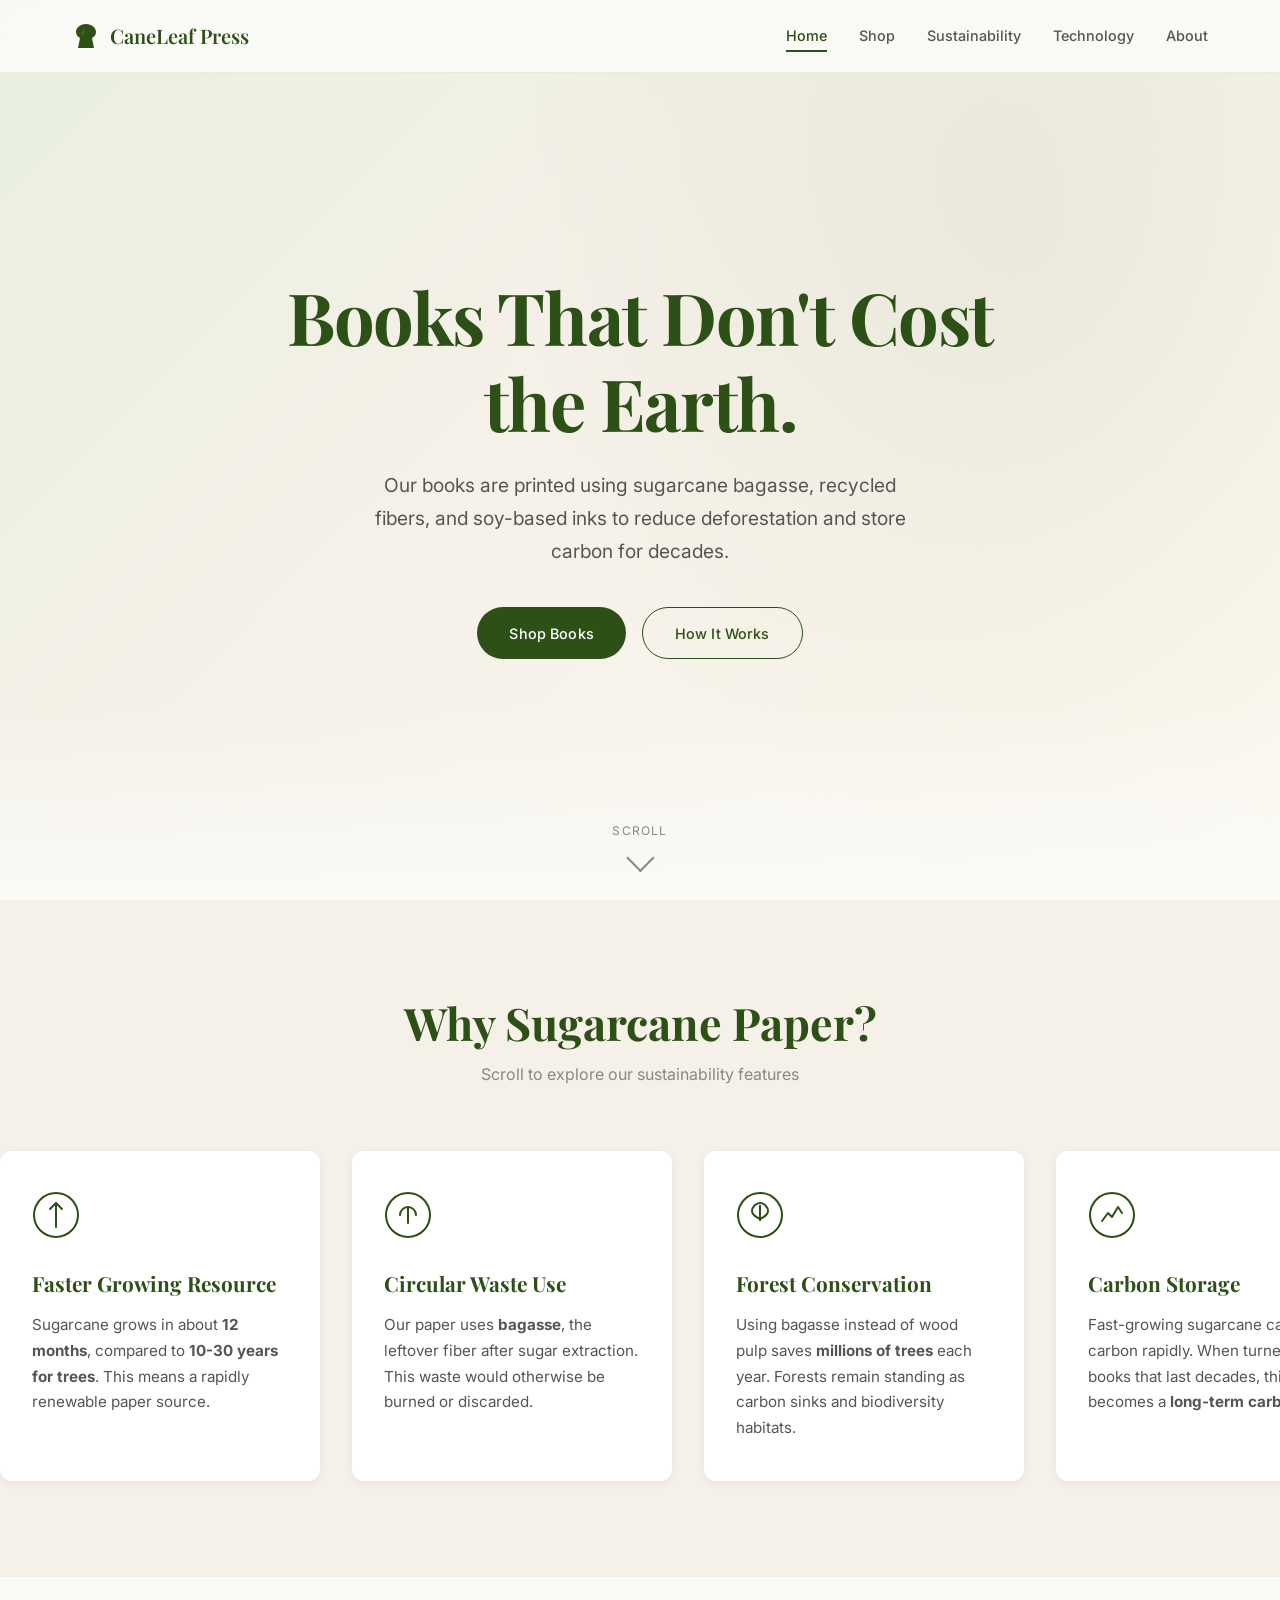
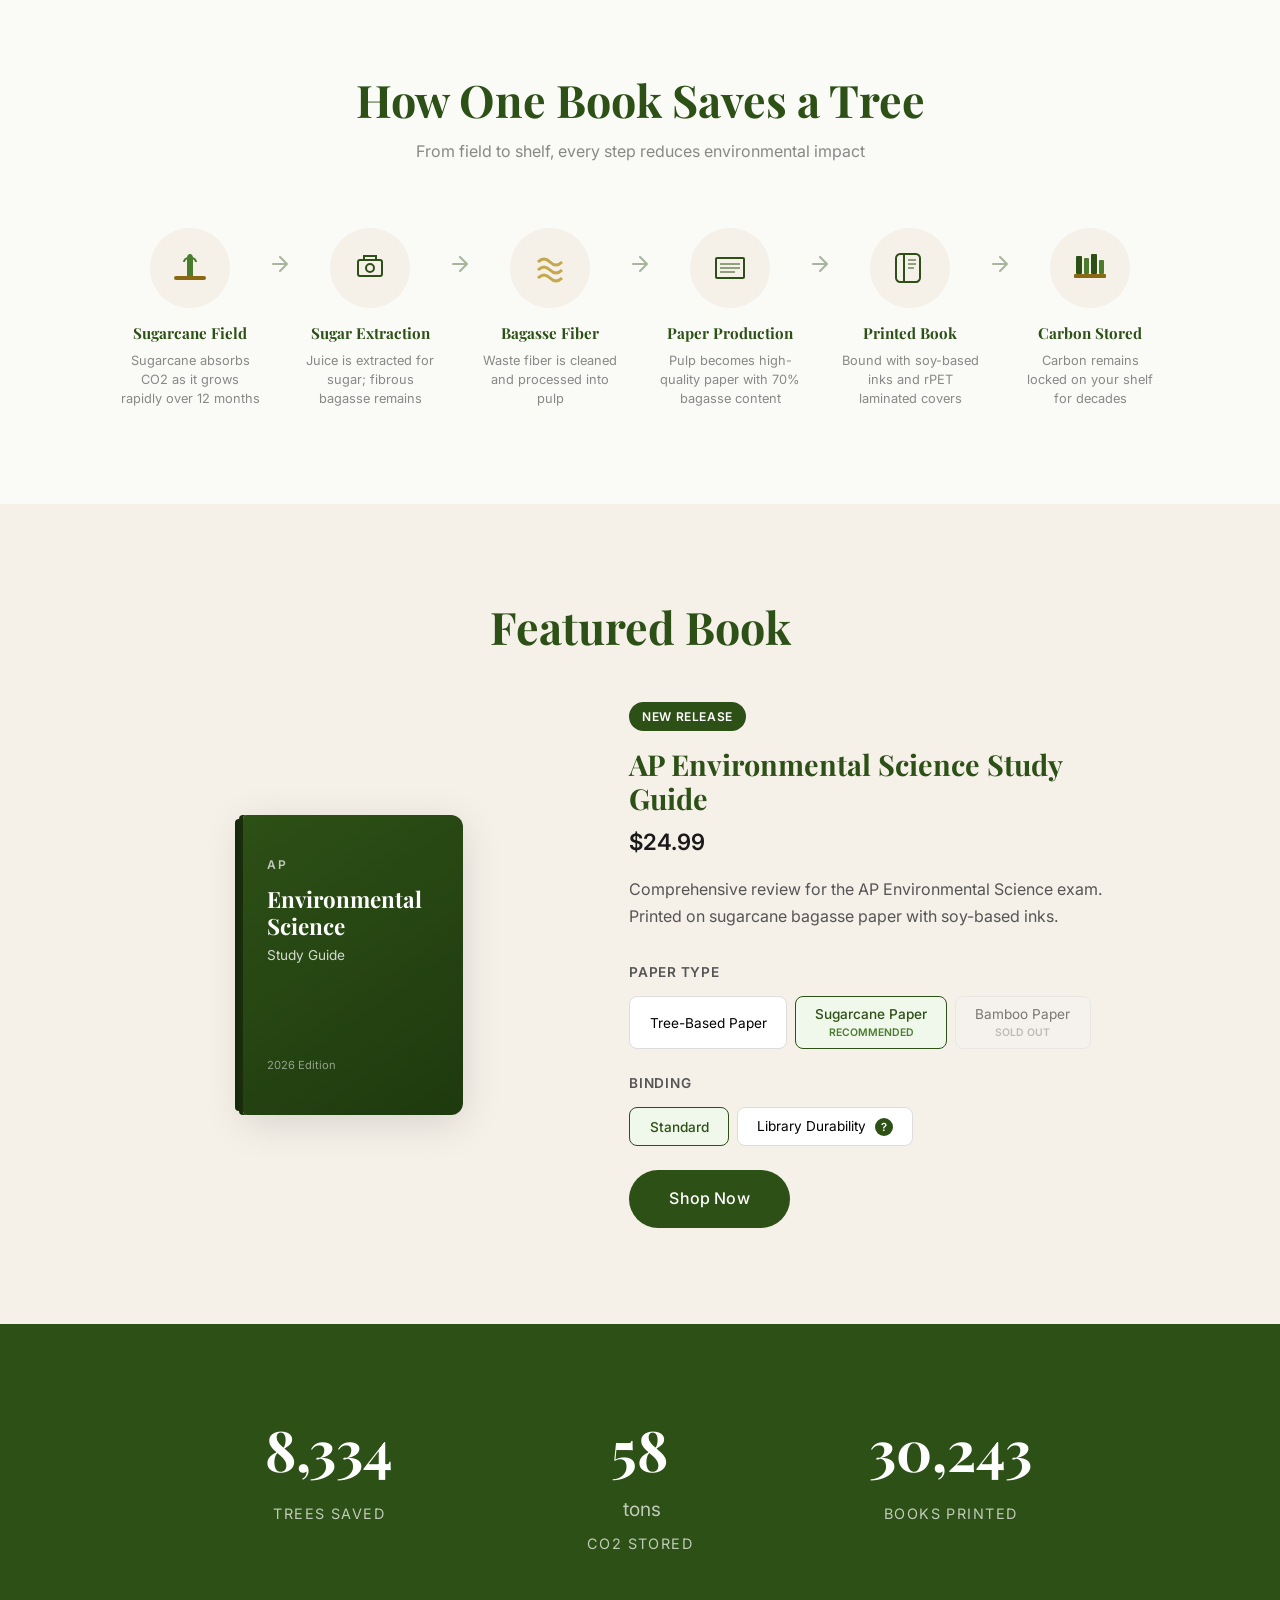
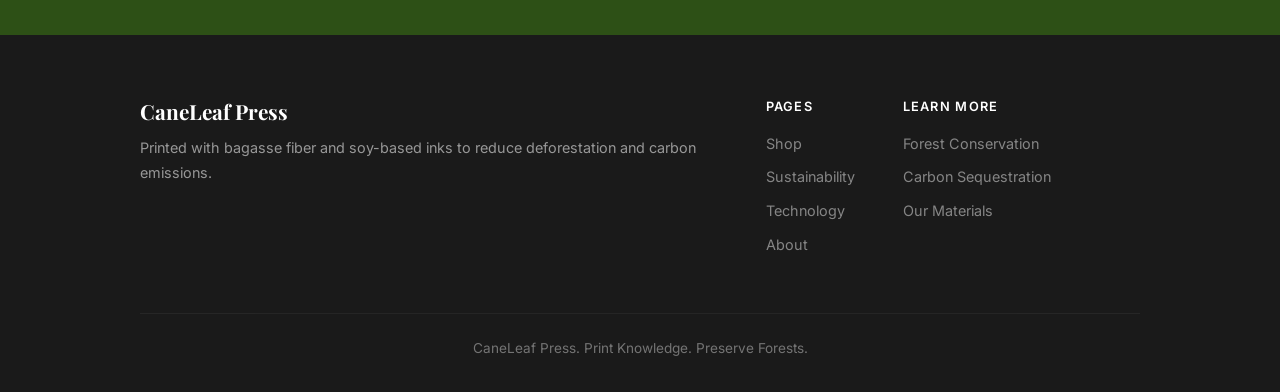
==== index.html @ 0992e2fb "Initial commit: CaneLeaf Press sustainable book company website 5-page static site with horizontal s" ====
<!DOCTYPE html>
<html lang="en">
<head>
    <meta charset="UTF-8">
    <meta name="viewport" content="width=device-width, initial-scale=1.0">
    <title>CaneLeaf Press - Books That Grow Back</title>
    <link rel="stylesheet" href="css/style.css">
    <link rel="preconnect" href="https://fonts.googleapis.com">
    <link rel="preconnect" href="https://fonts.gstatic.com" crossorigin>
    <link href="https://fonts.googleapis.com/css2?family=Playfair+Display:wght@400;600;700&family=Inter:wght@300;400;500;600&display=swap" rel="stylesheet">
</head>
<body>
    <!-- Navigation -->
    <nav class="navbar">
        <div class="nav-container">
            <a href="index.html" class="nav-logo">
                <svg class="logo-icon" width="28" height="28" viewBox="0 0 28 28" fill="none">
                    <path d="M14 2C8 2 4 6 4 10c0 3 2 5 4 6l-2 10h16l-2-10c2-1 4-3 4-6 0-4-4-8-10-8z" fill="#2D5016"/>
                    <path d="M12 8c-2 1-3 3-3 5h2c0-1.5.8-2.8 2-3.5V8z" fill="#4A7C2E" opacity="0.6"/>
                </svg>
                <span>CaneLeaf Press</span>
            </a>
            <button class="nav-toggle" aria-label="Toggle navigation">
                <span></span><span></span><span></span>
            </button>
            <ul class="nav-links">
                <li><a href="index.html" class="active">Home</a></li>
                <li><a href="shop.html">Shop</a></li>
                <li><a href="sustainability.html">Sustainability</a></li>
                <li><a href="technology.html">Technology</a></li>
                <li><a href="about.html">About</a></li>
            </ul>
        </div>
    </nav>

    <!-- Hero Section -->
    <section class="hero">
        <div class="hero-bg"></div>
        <div class="hero-content">
            <h1>Books That Don't Cost the Earth.</h1>
            <p class="hero-subtitle">Our books are printed using sugarcane bagasse, recycled fibers, and soy-based inks to reduce deforestation and store carbon for decades.</p>
            <div class="hero-buttons">
                <a href="shop.html" class="btn btn-primary">Shop Books</a>
                <a href="#how-it-works" class="btn btn-secondary">How It Works</a>
            </div>
        </div>
        <div class="scroll-indicator">
            <span>Scroll</span>
            <div class="scroll-arrow"></div>
        </div>
    </section>

    <!-- Horizontal Scroll Section -->
    <section class="horizontal-section" id="how-it-works">
        <div class="horizontal-header">
            <h2>Why Sugarcane Paper?</h2>
            <p class="section-subtitle">Scroll to explore our sustainability features</p>
        </div>
        <div class="horizontal-wrapper">
            <div class="horizontal-track">
                <div class="h-card">
                    <div class="h-card-icon">
                        <svg width="48" height="48" viewBox="0 0 48 48" fill="none">
                            <circle cx="24" cy="24" r="22" stroke="#2D5016" stroke-width="2"/>
                            <path d="M24 12v24M18 18l6-6 6 6" stroke="#2D5016" stroke-width="2" stroke-linecap="round"/>
                        </svg>
                    </div>
                    <h3>Faster Growing Resource</h3>
                    <p>Sugarcane grows in about <strong>12 months</strong>, compared to <strong>10-30 years for trees</strong>. This means a rapidly renewable paper source.</p>
                </div>
                <div class="h-card">
                    <div class="h-card-icon">
                        <svg width="48" height="48" viewBox="0 0 48 48" fill="none">
                            <circle cx="24" cy="24" r="22" stroke="#2D5016" stroke-width="2"/>
                            <path d="M16 24a8 8 0 0116 0M24 16v16" stroke="#2D5016" stroke-width="2" stroke-linecap="round"/>
                        </svg>
                    </div>
                    <h3>Circular Waste Use</h3>
                    <p>Our paper uses <strong>bagasse</strong>, the leftover fiber after sugar extraction. This waste would otherwise be burned or discarded.</p>
                </div>
                <div class="h-card">
                    <div class="h-card-icon">
                        <svg width="48" height="48" viewBox="0 0 48 48" fill="none">
                            <circle cx="24" cy="24" r="22" stroke="#2D5016" stroke-width="2"/>
                            <path d="M24 12c-4 0-8 4-8 8s4 6 8 8c4-2 8-4 8-8s-4-8-8-8z" stroke="#2D5016" stroke-width="2"/>
                            <path d="M24 14v16" stroke="#2D5016" stroke-width="2"/>
                        </svg>
                    </div>
                    <h3>Forest Conservation</h3>
                    <p>Using bagasse instead of wood pulp saves <strong>millions of trees</strong> each year. Forests remain standing as carbon sinks and biodiversity habitats.</p>
                </div>
                <div class="h-card">
                    <div class="h-card-icon">
                        <svg width="48" height="48" viewBox="0 0 48 48" fill="none">
                            <circle cx="24" cy="24" r="22" stroke="#2D5016" stroke-width="2"/>
                            <path d="M14 30l6-8 4 4 6-10 4 6" stroke="#2D5016" stroke-width="2" stroke-linecap="round" stroke-linejoin="round"/>
                        </svg>
                    </div>
                    <h3>Carbon Storage</h3>
                    <p>Fast-growing sugarcane captures carbon rapidly. When turned into books that last decades, this carbon becomes a <strong>long-term carbon sink</strong>.</p>
                </div>
                <div class="h-card">
                    <div class="h-card-icon">
                        <svg width="48" height="48" viewBox="0 0 48 48" fill="none">
                            <circle cx="24" cy="24" r="22" stroke="#2D5016" stroke-width="2"/>
                            <path d="M18 18h12v12H18z" stroke="#2D5016" stroke-width="2"/>
                            <path d="M22 18v-4M26 18v-4M22 30v4M26 30v4" stroke="#2D5016" stroke-width="2" stroke-linecap="round"/>
                        </svg>
                    </div>
                    <h3>Low Pollution Printing</h3>
                    <p>We use <strong>soy-based inks</strong>, reducing VOC emissions and improving recycling. Better for printers, readers, and the planet.</p>
                </div>
            </div>
        </div>
    </section>

    <!-- Process Diagram Section -->
    <section class="process-section">
        <h2>How One Book Saves a Tree</h2>
        <p class="section-subtitle">From field to shelf, every step reduces environmental impact</p>
        <div class="process-flow">
            <div class="process-step" data-step="1">
                <div class="process-icon">
                    <svg width="40" height="40" viewBox="0 0 40 40" fill="none">
                        <rect x="4" y="28" width="32" height="4" rx="2" fill="#8B6914"/>
                        <path d="M20 6c-2 0-3 2-3 4v18h6V10c0-2-1-4-3-4z" fill="#4A7C2E"/>
                        <path d="M14 14c0-2 2-4 4-4h4" stroke="#4A7C2E" stroke-width="2"/>
                        <path d="M26 14c0-2-2-4-4-4" stroke="#4A7C2E" stroke-width="2"/>
                    </svg>
                </div>
                <h4>Sugarcane Field</h4>
                <p>Sugarcane absorbs CO2 as it grows rapidly over 12 months</p>
            </div>
            <div class="process-arrow">
                <svg width="24" height="24" viewBox="0 0 24 24" fill="none"><path d="M5 12h14m-7-7l7 7-7 7" stroke="#2D5016" stroke-width="2" stroke-linecap="round" stroke-linejoin="round"/></svg>
            </div>
            <div class="process-step" data-step="2">
                <div class="process-icon">
                    <svg width="40" height="40" viewBox="0 0 40 40" fill="none">
                        <rect x="8" y="12" width="24" height="16" rx="2" stroke="#2D5016" stroke-width="2"/>
                        <path d="M14 12V8h12v4" stroke="#2D5016" stroke-width="2"/>
                        <circle cx="20" cy="20" r="4" stroke="#2D5016" stroke-width="2"/>
                    </svg>
                </div>
                <h4>Sugar Extraction</h4>
                <p>Juice is extracted for sugar; fibrous bagasse remains</p>
            </div>
            <div class="process-arrow">
                <svg width="24" height="24" viewBox="0 0 24 24" fill="none"><path d="M5 12h14m-7-7l7 7-7 7" stroke="#2D5016" stroke-width="2" stroke-linecap="round" stroke-linejoin="round"/></svg>
            </div>
            <div class="process-step" data-step="3">
                <div class="process-icon">
                    <svg width="40" height="40" viewBox="0 0 40 40" fill="none">
                        <path d="M8 14c4-4 8-4 12 0s8 4 12 0" stroke="#C4A84D" stroke-width="3"/>
                        <path d="M8 22c4-4 8-4 12 0s8 4 12 0" stroke="#C4A84D" stroke-width="3"/>
                        <path d="M8 30c4-4 8-4 12 0s8 4 12 0" stroke="#C4A84D" stroke-width="3"/>
                    </svg>
                </div>
                <h4>Bagasse Fiber</h4>
                <p>Waste fiber is cleaned and processed into pulp</p>
            </div>
            <div class="process-arrow">
                <svg width="24" height="24" viewBox="0 0 24 24" fill="none"><path d="M5 12h14m-7-7l7 7-7 7" stroke="#2D5016" stroke-width="2" stroke-linecap="round" stroke-linejoin="round"/></svg>
            </div>
            <div class="process-step" data-step="4">
                <div class="process-icon">
                    <svg width="40" height="40" viewBox="0 0 40 40" fill="none">
                        <rect x="6" y="10" width="28" height="20" rx="1" fill="none" stroke="#2D5016" stroke-width="2"/>
                        <line x1="10" y1="16" x2="30" y2="16" stroke="#2D5016" stroke-width="1"/>
                        <line x1="10" y1="20" x2="30" y2="20" stroke="#2D5016" stroke-width="1"/>
                        <line x1="10" y1="24" x2="25" y2="24" stroke="#2D5016" stroke-width="1"/>
                    </svg>
                </div>
                <h4>Paper Production</h4>
                <p>Pulp becomes high-quality paper with 70% bagasse content</p>
            </div>
            <div class="process-arrow">
                <svg width="24" height="24" viewBox="0 0 24 24" fill="none"><path d="M5 12h14m-7-7l7 7-7 7" stroke="#2D5016" stroke-width="2" stroke-linecap="round" stroke-linejoin="round"/></svg>
            </div>
            <div class="process-step" data-step="5">
                <div class="process-icon">
                    <svg width="40" height="40" viewBox="0 0 40 40" fill="none">
                        <path d="M10 6h16c2 0 4 2 4 4v20c0 2-2 4-4 4H10c-2 0-4-2-4-4V10c0-2 2-4 4-4z" fill="none" stroke="#2D5016" stroke-width="2"/>
                        <path d="M14 6v28" stroke="#2D5016" stroke-width="2"/>
                        <line x1="18" y1="12" x2="26" y2="12" stroke="#2D5016" stroke-width="1"/>
                        <line x1="18" y1="16" x2="26" y2="16" stroke="#2D5016" stroke-width="1"/>
                        <line x1="18" y1="20" x2="24" y2="20" stroke="#2D5016" stroke-width="1"/>
                    </svg>
                </div>
                <h4>Printed Book</h4>
                <p>Bound with soy-based inks and rPET laminated covers</p>
            </div>
            <div class="process-arrow">
                <svg width="24" height="24" viewBox="0 0 24 24" fill="none"><path d="M5 12h14m-7-7l7 7-7 7" stroke="#2D5016" stroke-width="2" stroke-linecap="round" stroke-linejoin="round"/></svg>
            </div>
            <div class="process-step" data-step="6">
                <div class="process-icon">
                    <svg width="40" height="40" viewBox="0 0 40 40" fill="none">
                        <rect x="4" y="26" width="32" height="4" rx="1" fill="#8B6914"/>
                        <rect x="6" y="8" width="6" height="18" rx="1" fill="#2D5016"/>
                        <rect x="14" y="10" width="5" height="16" rx="1" fill="#4A7C2E"/>
                        <rect x="21" y="6" width="6" height="20" rx="1" fill="#2D5016"/>
                        <rect x="29" y="12" width="5" height="14" rx="1" fill="#4A7C2E"/>
                    </svg>
                </div>
                <h4>Carbon Stored</h4>
                <p>Carbon remains locked on your shelf for decades</p>
            </div>
        </div>
    </section>

    <!-- Product Preview Section -->
    <section class="product-preview">
        <h2>Featured Book</h2>
        <div class="preview-container">
            <div class="preview-image">
                <div class="book-mockup">
                    <div class="book-cover">
                        <span class="book-label">AP</span>
                        <h3>Environmental Science</h3>
                        <p>Study Guide</p>
                        <span class="book-edition">2026 Edition</span>
                    </div>
                    <div class="book-spine"></div>
                </div>
            </div>
            <div class="preview-details">
                <span class="preview-tag">New Release</span>
                <h3>AP Environmental Science Study Guide</h3>
                <p class="preview-price">$24.99</p>
                <p class="preview-desc">Comprehensive review for the AP Environmental Science exam. Printed on sugarcane bagasse paper with soy-based inks.</p>

                <div class="option-group">
                    <label>Paper Type</label>
                    <div class="option-buttons">
                        <button class="option-btn">Tree-Based Paper</button>
                        <button class="option-btn selected">Sugarcane Paper
                            <span class="option-badge">Recommended</span>
                        </button>
                        <button class="option-btn disabled">Bamboo Paper
                            <span class="option-badge sold-out">Sold Out</span>
                        </button>
                    </div>
                </div>

                <div class="option-group">
                    <label>Binding</label>
                    <div class="option-buttons">
                        <button class="option-btn selected">Standard</button>
                        <button class="option-btn">Library Durability
                            <span class="tooltip-trigger" data-tooltip="Uses recycled PET lamination from water bottles for 10-15 year protection">?</span>
                        </button>
                    </div>
                </div>

                <a href="shop.html" class="btn btn-primary btn-large">Shop Now</a>
            </div>
        </div>
    </section>

    <!-- Stats Counter Section -->
    <section class="stats-section">
        <div class="stats-grid">
            <div class="stat-item">
                <span class="stat-number" data-target="12400">0</span>
                <span class="stat-label">Trees Saved</span>
            </div>
            <div class="stat-item">
                <span class="stat-number" data-target="86">0</span>
                <span class="stat-suffix">tons</span>
                <span class="stat-label">CO2 Stored</span>
            </div>
            <div class="stat-item">
                <span class="stat-number" data-target="45000">0</span>
                <span class="stat-label">Books Printed</span>
            </div>
        </div>
    </section>

    <!-- Footer -->
    <footer class="footer">
        <div class="footer-container">
            <div class="footer-brand">
                <h3>CaneLeaf Press</h3>
                <p>Printed with bagasse fiber and soy-based inks to reduce deforestation and carbon emissions.</p>
            </div>
            <div class="footer-links">
                <div class="footer-col">
                    <h4>Pages</h4>
                    <ul>
                        <li><a href="shop.html">Shop</a></li>
                        <li><a href="sustainability.html">Sustainability</a></li>
                        <li><a href="technology.html">Technology</a></li>
                        <li><a href="about.html">About</a></li>
                    </ul>
                </div>
                <div class="footer-col">
                    <h4>Learn More</h4>
                    <ul>
                        <li><a href="sustainability.html#forest">Forest Conservation</a></li>
                        <li><a href="sustainability.html#carbon">Carbon Sequestration</a></li>
                        <li><a href="technology.html#materials">Our Materials</a></li>
                    </ul>
                </div>
            </div>
        </div>
        <div class="footer-bottom">
            <p>CaneLeaf Press. Print Knowledge. Preserve Forests.</p>
        </div>
    </footer>

    <script src="js/main.js"></script>
</body>
</html>
---- css/style.css ----
/* ===== RESET & BASE ===== */
*, *::before, *::after {
    margin: 0;
    padding: 0;
    box-sizing: border-box;
}

:root {
    --green-dark: #2D5016;
    --green-mid: #4A7C2E;
    --green-light: #6B9B3A;
    --beige: #F5F0E8;
    --beige-dark: #E8DFD0;
    --brown: #8B6914;
    --brown-light: #C4A84D;
    --white: #FAFAF7;
    --text: #1A1A1A;
    --text-light: #555;
    --text-muted: #888;
    --shadow-sm: 0 2px 8px rgba(0,0,0,0.06);
    --shadow-md: 0 4px 20px rgba(0,0,0,0.08);
    --shadow-lg: 0 8px 40px rgba(0,0,0,0.12);
    --radius: 12px;
    --radius-sm: 8px;
    --transition: 0.3s ease;
}

html {
    scroll-behavior: smooth;
    font-size: 16px;
}

body {
    font-family: 'Inter', -apple-system, BlinkMacSystemFont, sans-serif;
    background: var(--white);
    color: var(--text);
    line-height: 1.6;
    overflow-x: hidden;
}

h1, h2, h3, h4 {
    font-family: 'Playfair Display', Georgia, serif;
    line-height: 1.2;
}

a {
    text-decoration: none;
    color: inherit;
}

img {
    max-width: 100%;
}

/* ===== NAVIGATION ===== */
.navbar {
    position: fixed;
    top: 0;
    left: 0;
    right: 0;
    z-index: 1000;
    background: rgba(250, 250, 247, 0.92);
    backdrop-filter: blur(20px);
    -webkit-backdrop-filter: blur(20px);
    border-bottom: 1px solid rgba(45, 80, 22, 0.08);
    transition: var(--transition);
}

.navbar.scrolled {
    box-shadow: var(--shadow-sm);
}

.nav-container {
    max-width: 1200px;
    margin: 0 auto;
    padding: 0 2rem;
    display: flex;
    align-items: center;
    justify-content: space-between;
    height: 72px;
}

.nav-logo {
    display: flex;
    align-items: center;
    gap: 0.6rem;
    font-family: 'Playfair Display', serif;
    font-size: 1.25rem;
    font-weight: 600;
    color: var(--green-dark);
}

.nav-links {
    display: flex;
    list-style: none;
    gap: 2rem;
}

.nav-links a {
    font-size: 0.9rem;
    font-weight: 500;
    color: var(--text-light);
    padding: 0.5rem 0;
    position: relative;
    transition: color var(--transition);
}

.nav-links a::after {
    content: '';
    position: absolute;
    bottom: 0;
    left: 0;
    width: 0;
    height: 2px;
    background: var(--green-dark);
    transition: width var(--transition);
}

.nav-links a:hover,
.nav-links a.active {
    color: var(--green-dark);
}

.nav-links a:hover::after,
.nav-links a.active::after {
    width: 100%;
}

.nav-toggle {
    display: none;
    background: none;
    border: none;
    cursor: pointer;
    padding: 0.5rem;
    flex-direction: column;
    gap: 5px;
}

.nav-toggle span {
    display: block;
    width: 24px;
    height: 2px;
    background: var(--green-dark);
    transition: var(--transition);
}

/* ===== HERO ===== */
.hero {
    min-height: 100vh;
    display: flex;
    align-items: center;
    justify-content: center;
    position: relative;
    padding: 6rem 2rem 4rem;
    overflow: hidden;
}

.hero-bg {
    position: absolute;
    inset: 0;
    background: linear-gradient(135deg, #E8F0DE 0%, #F5F0E8 40%, #FDF8EF 100%);
    z-index: -2;
}

.hero-bg::before {
    content: '';
    position: absolute;
    top: -50%;
    right: -20%;
    width: 80%;
    height: 150%;
    background: radial-gradient(ellipse, rgba(74, 124, 46, 0.08) 0%, transparent 70%);
    z-index: -1;
}

.hero-bg::after {
    content: '';
    position: absolute;
    bottom: 0;
    left: 0;
    right: 0;
    height: 200px;
    background: linear-gradient(to top, var(--white), transparent);
}

.hero-content {
    max-width: 720px;
    text-align: center;
    animation: fadeInUp 1s ease;
}

.hero h1 {
    font-size: clamp(2.5rem, 6vw, 4.5rem);
    color: var(--green-dark);
    margin-bottom: 1.5rem;
    letter-spacing: -0.02em;
}

.hero-subtitle {
    font-size: clamp(1rem, 2vw, 1.2rem);
    color: var(--text-light);
    max-width: 560px;
    margin: 0 auto 2.5rem;
    line-height: 1.7;
}

.hero-buttons {
    display: flex;
    gap: 1rem;
    justify-content: center;
    flex-wrap: wrap;
}

.scroll-indicator {
    position: absolute;
    bottom: 2rem;
    left: 50%;
    transform: translateX(-50%);
    display: flex;
    flex-direction: column;
    align-items: center;
    gap: 0.5rem;
    color: var(--text-muted);
    font-size: 0.75rem;
    letter-spacing: 0.1em;
    text-transform: uppercase;
    animation: bounce 2s infinite;
}

.scroll-arrow {
    width: 20px;
    height: 20px;
    border-right: 2px solid var(--text-muted);
    border-bottom: 2px solid var(--text-muted);
    transform: rotate(45deg);
}

/* ===== BUTTONS ===== */
.btn {
    display: inline-flex;
    align-items: center;
    justify-content: center;
    padding: 0.85rem 2rem;
    border-radius: 50px;
    font-family: 'Inter', sans-serif;
    font-size: 0.9rem;
    font-weight: 500;
    cursor: pointer;
    border: none;
    transition: all var(--transition);
    letter-spacing: 0.01em;
}

.btn-primary {
    background: var(--green-dark);
    color: white;
}

.btn-primary:hover {
    background: #1E3A0E;
    transform: translateY(-2px);
    box-shadow: 0 4px 16px rgba(45, 80, 22, 0.3);
}

.btn-secondary {
    background: transparent;
    color: var(--green-dark);
    border: 1.5px solid var(--green-dark);
}

.btn-secondary:hover {
    background: var(--green-dark);
    color: white;
    transform: translateY(-2px);
}

.btn-large {
    padding: 1rem 2.5rem;
    font-size: 1rem;
}

.btn-small {
    padding: 0.6rem 1.5rem;
    font-size: 0.85rem;
}

/* ===== HORIZONTAL SCROLL SECTION ===== */
.horizontal-section {
    padding: 6rem 0 4rem;
    background: var(--beige);
}

.horizontal-header {
    text-align: center;
    padding: 0 2rem 3rem;
}

.horizontal-header h2 {
    font-size: clamp(1.8rem, 4vw, 2.8rem);
    color: var(--green-dark);
    margin-bottom: 0.75rem;
}

.section-subtitle {
    color: var(--text-muted);
    font-size: 1rem;
}

.horizontal-wrapper {
    overflow: hidden;
    position: relative;
}

.horizontal-track {
    display: flex;
    gap: 2rem;
    padding: 1rem 2rem 2rem;
    overflow-x: auto;
    scroll-snap-type: x mandatory;
    -webkit-overflow-scrolling: touch;
    scrollbar-width: none;
}

.horizontal-track::-webkit-scrollbar {
    display: none;
}

.h-card {
    flex: 0 0 320px;
    background: white;
    border-radius: var(--radius);
    padding: 2.5rem 2rem;
    scroll-snap-align: start;
    transition: transform var(--transition), box-shadow var(--transition);
    box-shadow: var(--shadow-sm);
}

.h-card:hover {
    transform: translateY(-4px);
    box-shadow: var(--shadow-md);
}

.h-card-icon {
    margin-bottom: 1.5rem;
}

.h-card h3 {
    font-size: 1.3rem;
    color: var(--green-dark);
    margin-bottom: 1rem;
}

.h-card p {
    color: var(--text-light);
    font-size: 0.95rem;
    line-height: 1.7;
}

/* ===== PROCESS SECTION ===== */
.process-section {
    padding: 6rem 2rem;
    max-width: 1200px;
    margin: 0 auto;
    text-align: center;
}

.process-section h2 {
    font-size: clamp(1.8rem, 4vw, 2.8rem);
    color: var(--green-dark);
    margin-bottom: 0.75rem;
}

.process-section > .section-subtitle {
    margin-bottom: 4rem;
}

.process-flow {
    display: flex;
    align-items: flex-start;
    justify-content: center;
    gap: 0.5rem;
    flex-wrap: wrap;
}

.process-step {
    flex: 0 0 140px;
    text-align: center;
    opacity: 0;
    transform: translateY(20px);
    transition: all 0.5s ease;
}

.process-step.visible {
    opacity: 1;
    transform: translateY(0);
}

.process-icon {
    width: 80px;
    height: 80px;
    border-radius: 50%;
    background: var(--beige);
    display: flex;
    align-items: center;
    justify-content: center;
    margin: 0 auto 1rem;
    transition: var(--transition);
}

.process-step:hover .process-icon {
    background: #DDE8D0;
    transform: scale(1.05);
}

.process-step h4 {
    font-size: 0.95rem;
    color: var(--green-dark);
    margin-bottom: 0.5rem;
}

.process-step p {
    font-size: 0.8rem;
    color: var(--text-muted);
    line-height: 1.5;
}

.process-arrow {
    display: flex;
    align-items: center;
    padding-top: 1.5rem;
    opacity: 0.4;
}

/* ===== PRODUCT PREVIEW ===== */
.product-preview {
    padding: 6rem 2rem;
    background: var(--beige);
}

.product-preview h2 {
    text-align: center;
    font-size: clamp(1.8rem, 4vw, 2.8rem);
    color: var(--green-dark);
    margin-bottom: 3rem;
}

.preview-container {
    max-width: 1000px;
    margin: 0 auto;
    display: grid;
    grid-template-columns: 1fr 1.2fr;
    gap: 4rem;
    align-items: center;
}

.preview-image {
    display: flex;
    justify-content: center;
}

.preview-tag {
    display: inline-block;
    background: var(--green-dark);
    color: white;
    font-size: 0.75rem;
    font-weight: 600;
    padding: 0.3rem 0.8rem;
    border-radius: 50px;
    text-transform: uppercase;
    letter-spacing: 0.05em;
    margin-bottom: 1rem;
}

.preview-details h3 {
    font-size: 1.8rem;
    color: var(--green-dark);
    margin-bottom: 0.5rem;
}

.preview-price {
    font-size: 1.4rem;
    font-weight: 600;
    color: var(--text);
    margin-bottom: 1rem;
}

.preview-desc {
    color: var(--text-light);
    margin-bottom: 2rem;
    line-height: 1.7;
}

/* ===== OPTION GROUPS ===== */
.option-group {
    margin-bottom: 1.5rem;
}

.option-group > label {
    display: block;
    font-weight: 600;
    font-size: 0.85rem;
    text-transform: uppercase;
    letter-spacing: 0.05em;
    color: var(--text-light);
    margin-bottom: 0.75rem;
}

.option-buttons {
    display: flex;
    gap: 0.5rem;
    flex-wrap: wrap;
}

.option-btn {
    padding: 0.6rem 1.2rem;
    border: 1.5px solid #ddd;
    border-radius: var(--radius-sm);
    background: white;
    font-family: 'Inter', sans-serif;
    font-size: 0.85rem;
    cursor: pointer;
    transition: all var(--transition);
    position: relative;
}

.option-btn:hover {
    border-color: var(--green-mid);
}

.option-btn.selected {
    border-color: var(--green-dark);
    background: #F0F7EB;
    color: var(--green-dark);
    font-weight: 500;
}

.option-btn.disabled {
    opacity: 0.5;
    cursor: not-allowed;
    background: #f5f5f5;
}

.option-badge {
    display: block;
    font-size: 0.65rem;
    font-weight: 600;
    color: var(--green-mid);
    text-transform: uppercase;
    margin-top: 0.2rem;
}

.option-badge.sold-out {
    color: var(--text-muted);
}

.tooltip-trigger {
    display: inline-flex;
    align-items: center;
    justify-content: center;
    width: 18px;
    height: 18px;
    border-radius: 50%;
    background: var(--green-dark);
    color: white;
    font-size: 0.7rem;
    font-weight: 600;
    cursor: help;
    position: relative;
    vertical-align: middle;
    margin-left: 0.3rem;
}

.tooltip-trigger:hover::after {
    content: attr(data-tooltip);
    position: absolute;
    bottom: calc(100% + 8px);
    left: 50%;
    transform: translateX(-50%);
    background: var(--text);
    color: white;
    padding: 0.75rem 1rem;
    border-radius: var(--radius-sm);
    font-size: 0.8rem;
    font-weight: 400;
    white-space: normal;
    width: 240px;
    line-height: 1.5;
    z-index: 10;
    box-shadow: var(--shadow-md);
}

/* Radio options (shop page) */
.radio-options {
    display: flex;
    flex-direction: column;
    gap: 0.75rem;
}

.radio-option {
    display: flex;
    align-items: flex-start;
    gap: 0.75rem;
    padding: 1rem 1.25rem;
    border: 1.5px solid #ddd;
    border-radius: var(--radius-sm);
    cursor: pointer;
    transition: all var(--transition);
    background: white;
}

.radio-option:hover {
    border-color: var(--green-mid);
}

.radio-option.selected {
    border-color: var(--green-dark);
    background: #F0F7EB;
}

.radio-option.disabled {
    opacity: 0.5;
    cursor: not-allowed;
}

.radio-option.always-selected {
    border-color: var(--green-dark);
    background: #F0F7EB;
    cursor: default;
}

.radio-option input[type="radio"] {
    margin-top: 0.25rem;
    accent-color: var(--green-dark);
}

.radio-content {
    display: flex;
    flex-direction: column;
    gap: 0.2rem;
}

.radio-content strong {
    font-size: 0.95rem;
}

.radio-content span {
    font-size: 0.85rem;
    color: var(--text-light);
}

.recommended-badge {
    display: inline-block;
    background: var(--green-dark);
    color: white !important;
    font-size: 0.7rem !important;
    font-weight: 600;
    padding: 0.15rem 0.5rem;
    border-radius: 50px;
    text-transform: uppercase;
    width: fit-content;
}

.sold-out-badge {
    display: inline-block;
    background: #ccc;
    color: white !important;
    font-size: 0.7rem !important;
    font-weight: 600;
    padding: 0.15rem 0.5rem;
    border-radius: 50px;
    text-transform: uppercase;
    width: fit-content;
}

.eco-badge {
    display: inline-block;
    background: var(--green-mid);
    color: white !important;
    font-size: 0.7rem !important;
    font-weight: 600;
    padding: 0.15rem 0.5rem;
    border-radius: 50px;
    text-transform: uppercase;
    width: fit-content;
}

/* ===== BOOK MOCKUP ===== */
.book-mockup {
    position: relative;
    perspective: 800px;
}

.book-cover {
    width: 220px;
    height: 300px;
    background: linear-gradient(145deg, var(--green-dark), #1E3A0E);
    border-radius: 4px 12px 12px 4px;
    padding: 2.5rem 1.5rem;
    display: flex;
    flex-direction: column;
    justify-content: center;
    color: white;
    position: relative;
    box-shadow: var(--shadow-lg), -4px 0 0 #1A2E0D;
    transition: transform 0.5s ease;
}

.book-mockup:hover .book-cover {
    transform: rotateY(-5deg);
}

.book-cover .book-label {
    font-family: 'Inter', sans-serif;
    font-size: 0.75rem;
    font-weight: 600;
    letter-spacing: 0.15em;
    text-transform: uppercase;
    opacity: 0.7;
    margin-bottom: 0.75rem;
}

.book-cover h3 {
    font-size: 1.4rem;
    margin-bottom: 0.3rem;
    color: white;
}

.book-cover p {
    font-family: 'Inter', sans-serif;
    font-size: 0.85rem;
    opacity: 0.8;
}

.book-cover .book-edition {
    font-family: 'Inter', sans-serif;
    font-size: 0.7rem;
    opacity: 0.5;
    margin-top: auto;
    padding-top: 2rem;
}

.book-spine {
    position: absolute;
    left: -8px;
    top: 4px;
    width: 8px;
    height: calc(100% - 8px);
    background: linear-gradient(to right, #142808, #1A2E0D);
    border-radius: 4px 0 0 4px;
}

.book-cover.green { background: linear-gradient(145deg, var(--green-dark), #1E3A0E); }
.book-cover.teal { background: linear-gradient(145deg, #1A6B5C, #0E4A3E); }
.book-cover.amber { background: linear-gradient(145deg, #8B6914, #5C440D); }

.book-mockup.small .book-cover {
    width: 180px;
    height: 240px;
    padding: 2rem 1.2rem;
}

.book-mockup.small .book-cover h3 {
    font-size: 1.15rem;
}

.book-mockup.large .book-cover {
    width: 260px;
    height: 360px;
    padding: 3rem 2rem;
}

/* ===== STATS SECTION ===== */
.stats-section {
    padding: 5rem 2rem;
    background: var(--green-dark);
    color: white;
}

.stats-grid {
    max-width: 900px;
    margin: 0 auto;
    display: grid;
    grid-template-columns: repeat(3, 1fr);
    gap: 2rem;
    text-align: center;
}

.stat-number {
    font-family: 'Playfair Display', serif;
    font-size: clamp(2.5rem, 5vw, 3.5rem);
    font-weight: 700;
    display: block;
}

.stat-suffix {
    font-size: 1.2rem;
    opacity: 0.7;
    margin-left: 0.3rem;
}

.stat-label {
    display: block;
    font-size: 0.9rem;
    opacity: 0.7;
    margin-top: 0.5rem;
    text-transform: uppercase;
    letter-spacing: 0.1em;
}

/* ===== PAGE HERO (Sub-pages) ===== */
.page-hero {
    padding: 10rem 2rem 4rem;
    text-align: center;
    background: linear-gradient(135deg, #E8F0DE 0%, var(--beige) 100%);
}

.page-hero h1 {
    font-size: clamp(2rem, 5vw, 3.5rem);
    color: var(--green-dark);
    margin-bottom: 0.75rem;
}

.page-hero p {
    font-size: 1.1rem;
    color: var(--text-light);
    max-width: 500px;
    margin: 0 auto;
}

/* ===== SHOP GRID ===== */
.shop-grid-section {
    padding: 4rem 2rem;
    max-width: 1000px;
    margin: 0 auto;
}

.shop-grid {
    display: grid;
    grid-template-columns: repeat(auto-fit, minmax(280px, 1fr));
    gap: 2rem;
}

.product-card {
    background: white;
    border-radius: var(--radius);
    overflow: hidden;
    box-shadow: var(--shadow-sm);
    transition: all var(--transition);
    border: 1px solid rgba(0,0,0,0.04);
}

.product-card:hover {
    transform: translateY(-4px);
    box-shadow: var(--shadow-md);
}

.product-image {
    background: var(--beige);
    padding: 2.5rem;
    display: flex;
    justify-content: center;
}

.product-info {
    padding: 1.5rem;
}

.product-info h3 {
    font-size: 1.1rem;
    color: var(--green-dark);
    margin-bottom: 0.5rem;
}

.product-price {
    font-size: 1.2rem;
    font-weight: 600;
    margin-bottom: 1rem;
}

/* ===== PRODUCT DETAIL ===== */
.product-detail-section {
    padding: 4rem 2rem 6rem;
    background: var(--beige);
}

.product-detail {
    max-width: 1000px;
    margin: 0 auto;
    display: grid;
    grid-template-columns: 1fr 1.3fr;
    gap: 4rem;
    align-items: start;
}

.detail-image {
    display: flex;
    justify-content: center;
    position: sticky;
    top: 100px;
}

.detail-options h2 {
    font-size: 1.8rem;
    color: var(--green-dark);
    margin-bottom: 0.5rem;
}

.detail-price {
    font-size: 1.5rem;
    font-weight: 600;
    margin-bottom: 2rem;
}

.add-to-cart {
    width: 100%;
    margin-top: 1rem;
}

.cart-note {
    text-align: center;
    font-size: 0.8rem;
    color: var(--text-muted);
    margin-top: 0.75rem;
}

/* ===== CONTENT SECTIONS (Sustainability) ===== */
.content-section {
    padding: 5rem 2rem;
}

.content-section.alt {
    background: var(--beige);
}

.content-block {
    max-width: 900px;
    margin: 0 auto;
    display: grid;
    grid-template-columns: 100px 1fr;
    gap: 3rem;
    align-items: start;
}

.content-block.reverse {
    grid-template-columns: 1fr 100px;
}

.content-block.reverse .content-icon {
    order: 2;
}

.content-icon {
    display: flex;
    justify-content: center;
    padding-top: 0.5rem;
}

.content-text h2 {
    font-size: 1.8rem;
    color: var(--green-dark);
    margin-bottom: 1.25rem;
}

.content-text p {
    color: var(--text-light);
    margin-bottom: 1rem;
    line-height: 1.8;
}

.info-list {
    margin: 1.5rem 0;
    display: flex;
    flex-direction: column;
    gap: 0.75rem;
}

.info-item {
    padding: 0.75rem 1rem;
    background: white;
    border-radius: var(--radius-sm);
    border-left: 3px solid var(--green-mid);
    font-size: 0.95rem;
    color: var(--text-light);
}

.content-section.alt .info-item {
    background: var(--white);
}

.numbered-list {
    margin: 1rem 0;
    padding-left: 1.5rem;
    color: var(--text-light);
}

.numbered-list li {
    margin-bottom: 0.5rem;
    line-height: 1.7;
}

.compare-list {
    margin: 1rem 0;
    padding-left: 1.5rem;
    color: var(--text-light);
}

.compare-list li {
    margin-bottom: 0.75rem;
    line-height: 1.7;
}

/* ===== TECHNOLOGY PAGE ===== */
.tech-section {
    padding: 4rem 2rem;
}

.tech-section.alt {
    background: var(--beige);
}

.tech-card {
    max-width: 800px;
    margin: 0 auto;
}

.tech-header {
    display: flex;
    align-items: center;
    gap: 1.5rem;
    margin-bottom: 2rem;
}

.tech-header h2 {
    font-size: 1.6rem;
    color: var(--green-dark);
}

.tech-content p {
    color: var(--text-light);
    line-height: 1.8;
    margin-bottom: 1rem;
}

.tech-spec {
    margin-bottom: 2rem;
}

.spec-bar {
    display: flex;
    border-radius: 50px;
    overflow: hidden;
    height: 40px;
    background: #eee;
}

.spec-fill {
    display: flex;
    align-items: center;
    justify-content: center;
    background: var(--green-dark);
    color: white;
    font-size: 0.8rem;
    font-weight: 500;
    transition: width 1s ease;
}

.spec-fill.secondary {
    background: var(--brown-light);
    color: var(--text);
}

.tech-benefits {
    margin: 1.5rem 0;
    display: flex;
    flex-direction: column;
    gap: 1.25rem;
}

.benefit-item {
    display: flex;
    gap: 1rem;
    align-items: flex-start;
}

.benefit-item svg {
    flex-shrink: 0;
    margin-top: 0.2rem;
}

.benefit-item strong {
    display: block;
    color: var(--green-dark);
    margin-bottom: 0.25rem;
}

.benefit-item p {
    font-size: 0.9rem;
    margin: 0;
}

.future-box {
    margin-top: 2rem;
    padding: 1.5rem 2rem;
    background: white;
    border-radius: var(--radius);
    border: 1px dashed var(--green-mid);
}

.tech-section.alt .future-box {
    background: var(--white);
}

.future-box h3 {
    font-size: 1.1rem;
    color: var(--green-dark);
    margin-bottom: 0.75rem;
}

/* ===== ABOUT PAGE ===== */
.about-story {
    padding: 4rem 2rem;
}

.story-container {
    max-width: 700px;
    margin: 0 auto;
}

.story-block {
    padding: 2rem 0;
}

.story-block h2 {
    font-size: 1.6rem;
    color: var(--green-dark);
    margin-bottom: 1.25rem;
}

.story-block p {
    color: var(--text-light);
    line-height: 1.8;
    margin-bottom: 1rem;
}

.story-block blockquote {
    font-family: 'Playfair Display', serif;
    font-size: 1.4rem;
    font-style: italic;
    color: var(--green-dark);
    border-left: 3px solid var(--green-mid);
    padding-left: 1.5rem;
    margin: 1.5rem 0;
}

.story-divider {
    display: flex;
    justify-content: center;
    padding: 1rem 0;
    opacity: 0.3;
}

.solution-list {
    margin: 1rem 0;
    padding-left: 1.5rem;
    color: var(--text-light);
}

.solution-list li {
    margin-bottom: 0.75rem;
    line-height: 1.7;
}

.mission-statement {
    font-family: 'Playfair Display', serif;
    font-size: 1.5rem !important;
    color: var(--green-dark) !important;
    font-weight: 600;
}

.values-section {
    padding: 5rem 2rem;
    background: var(--beige);
}

.values-section h2 {
    text-align: center;
    font-size: 2rem;
    color: var(--green-dark);
    margin-bottom: 3rem;
}

.values-grid {
    max-width: 900px;
    margin: 0 auto;
    display: grid;
    grid-template-columns: repeat(2, 1fr);
    gap: 1.5rem;
}

.value-card {
    background: white;
    padding: 2rem;
    border-radius: var(--radius);
    box-shadow: var(--shadow-sm);
    transition: var(--transition);
}

.value-card:hover {
    transform: translateY(-3px);
    box-shadow: var(--shadow-md);
}

.value-card h3 {
    font-size: 1.2rem;
    color: var(--green-dark);
    margin-bottom: 0.75rem;
}

.value-card p {
    color: var(--text-light);
    font-size: 0.95rem;
    line-height: 1.7;
}

/* ===== FOOTER ===== */
.footer {
    background: #1A1A1A;
    color: #ccc;
    padding: 4rem 2rem 2rem;
}

.footer-container {
    max-width: 1000px;
    margin: 0 auto;
    display: grid;
    grid-template-columns: 1.5fr 1fr;
    gap: 4rem;
}

.footer-brand h3 {
    font-size: 1.3rem;
    color: white;
    margin-bottom: 0.75rem;
}

.footer-brand p {
    font-size: 0.9rem;
    line-height: 1.7;
    opacity: 0.7;
}

.footer-links {
    display: flex;
    gap: 3rem;
}

.footer-col h4 {
    font-family: 'Inter', sans-serif;
    font-size: 0.8rem;
    font-weight: 600;
    text-transform: uppercase;
    letter-spacing: 0.1em;
    color: white;
    margin-bottom: 1rem;
}

.footer-col ul {
    list-style: none;
}

.footer-col li {
    margin-bottom: 0.5rem;
}

.footer-col a {
    font-size: 0.9rem;
    opacity: 0.6;
    transition: opacity var(--transition);
}

.footer-col a:hover {
    opacity: 1;
}

.footer-bottom {
    max-width: 1000px;
    margin: 3rem auto 0;
    padding-top: 1.5rem;
    border-top: 1px solid rgba(255,255,255,0.1);
    text-align: center;
    font-size: 0.85rem;
    opacity: 0.5;
}

/* ===== ANIMATIONS ===== */
@keyframes fadeInUp {
    from {
        opacity: 0;
        transform: translateY(30px);
    }
    to {
        opacity: 1;
        transform: translateY(0);
    }
}

@keyframes bounce {
    0%, 100% { transform: translateX(-50%) translateY(0); }
    50% { transform: translateX(-50%) translateY(8px); }
}

.fade-in {
    opacity: 0;
    transform: translateY(20px);
    transition: all 0.6s ease;
}

.fade-in.visible {
    opacity: 1;
    transform: translateY(0);
}

/* ===== RESPONSIVE ===== */
@media (max-width: 768px) {
    .nav-toggle {
        display: flex;
    }

    .nav-links {
        display: none;
        position: absolute;
        top: 72px;
        left: 0;
        right: 0;
        background: rgba(250, 250, 247, 0.98);
        backdrop-filter: blur(20px);
        flex-direction: column;
        padding: 1.5rem 2rem;
        gap: 0;
        border-bottom: 1px solid rgba(0,0,0,0.05);
    }

    .nav-links.open {
        display: flex;
    }

    .nav-links li a {
        display: block;
        padding: 0.75rem 0;
    }

    .preview-container,
    .product-detail {
        grid-template-columns: 1fr;
        gap: 2rem;
    }

    .detail-image {
        position: static;
    }

    .content-block,
    .content-block.reverse {
        grid-template-columns: 1fr;
        gap: 1.5rem;
    }

    .content-block.reverse .content-icon {
        order: 0;
    }

    .content-icon {
        justify-content: flex-start;
    }

    .stats-grid {
        grid-template-columns: 1fr;
        gap: 2rem;
    }

    .footer-container {
        grid-template-columns: 1fr;
        gap: 2rem;
    }

    .values-grid {
        grid-template-columns: 1fr;
    }

    .process-flow {
        flex-direction: column;
        align-items: center;
    }

    .process-arrow {
        transform: rotate(90deg);
        padding: 0;
    }

    .process-step {
        flex: 0 0 auto;
    }

    .h-card {
        flex: 0 0 280px;
    }

    .hero {
        padding: 8rem 1.5rem 4rem;
    }

    .hero h1 {
        font-size: 2.2rem;
    }
}

@media (max-width: 480px) {
    .hero-buttons {
        flex-direction: column;
        align-items: center;
    }

    .btn {
        width: 100%;
        max-width: 280px;
    }

    .book-mockup.large .book-cover {
        width: 200px;
        height: 280px;
    }
}
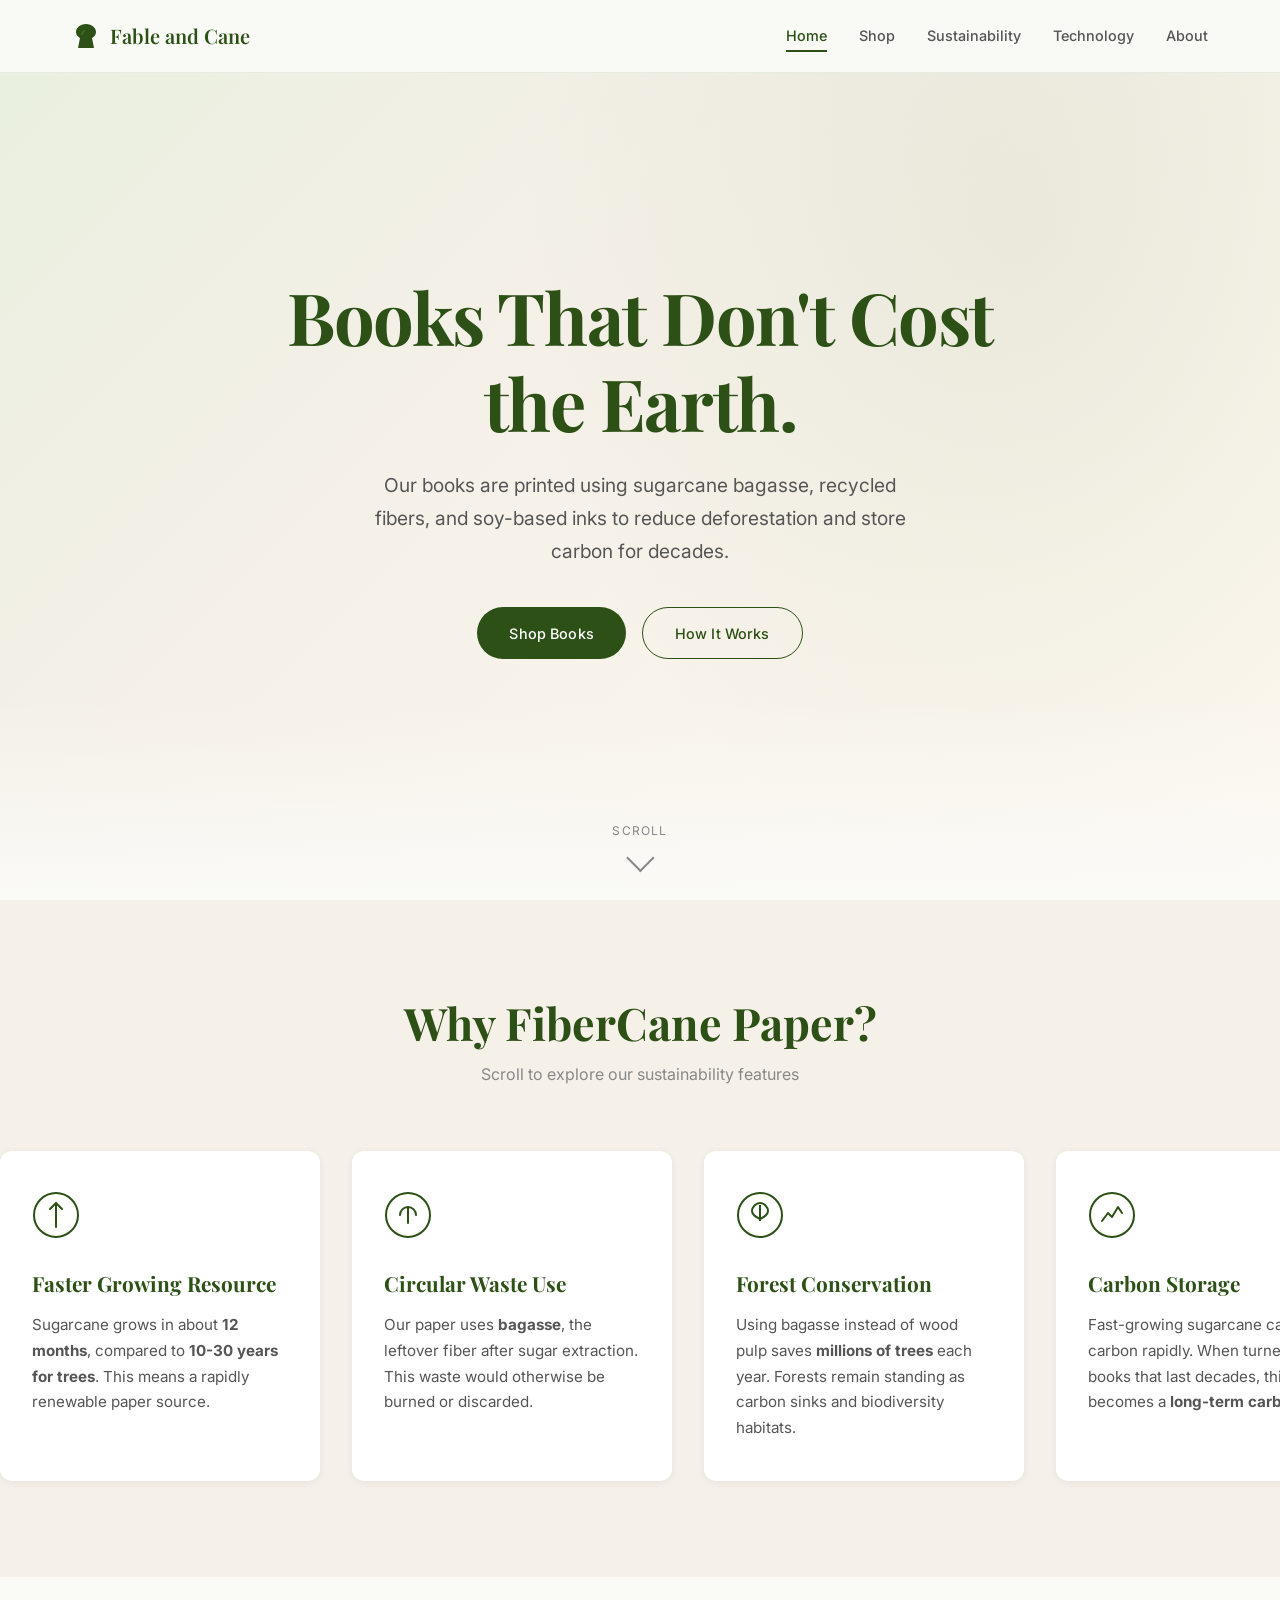
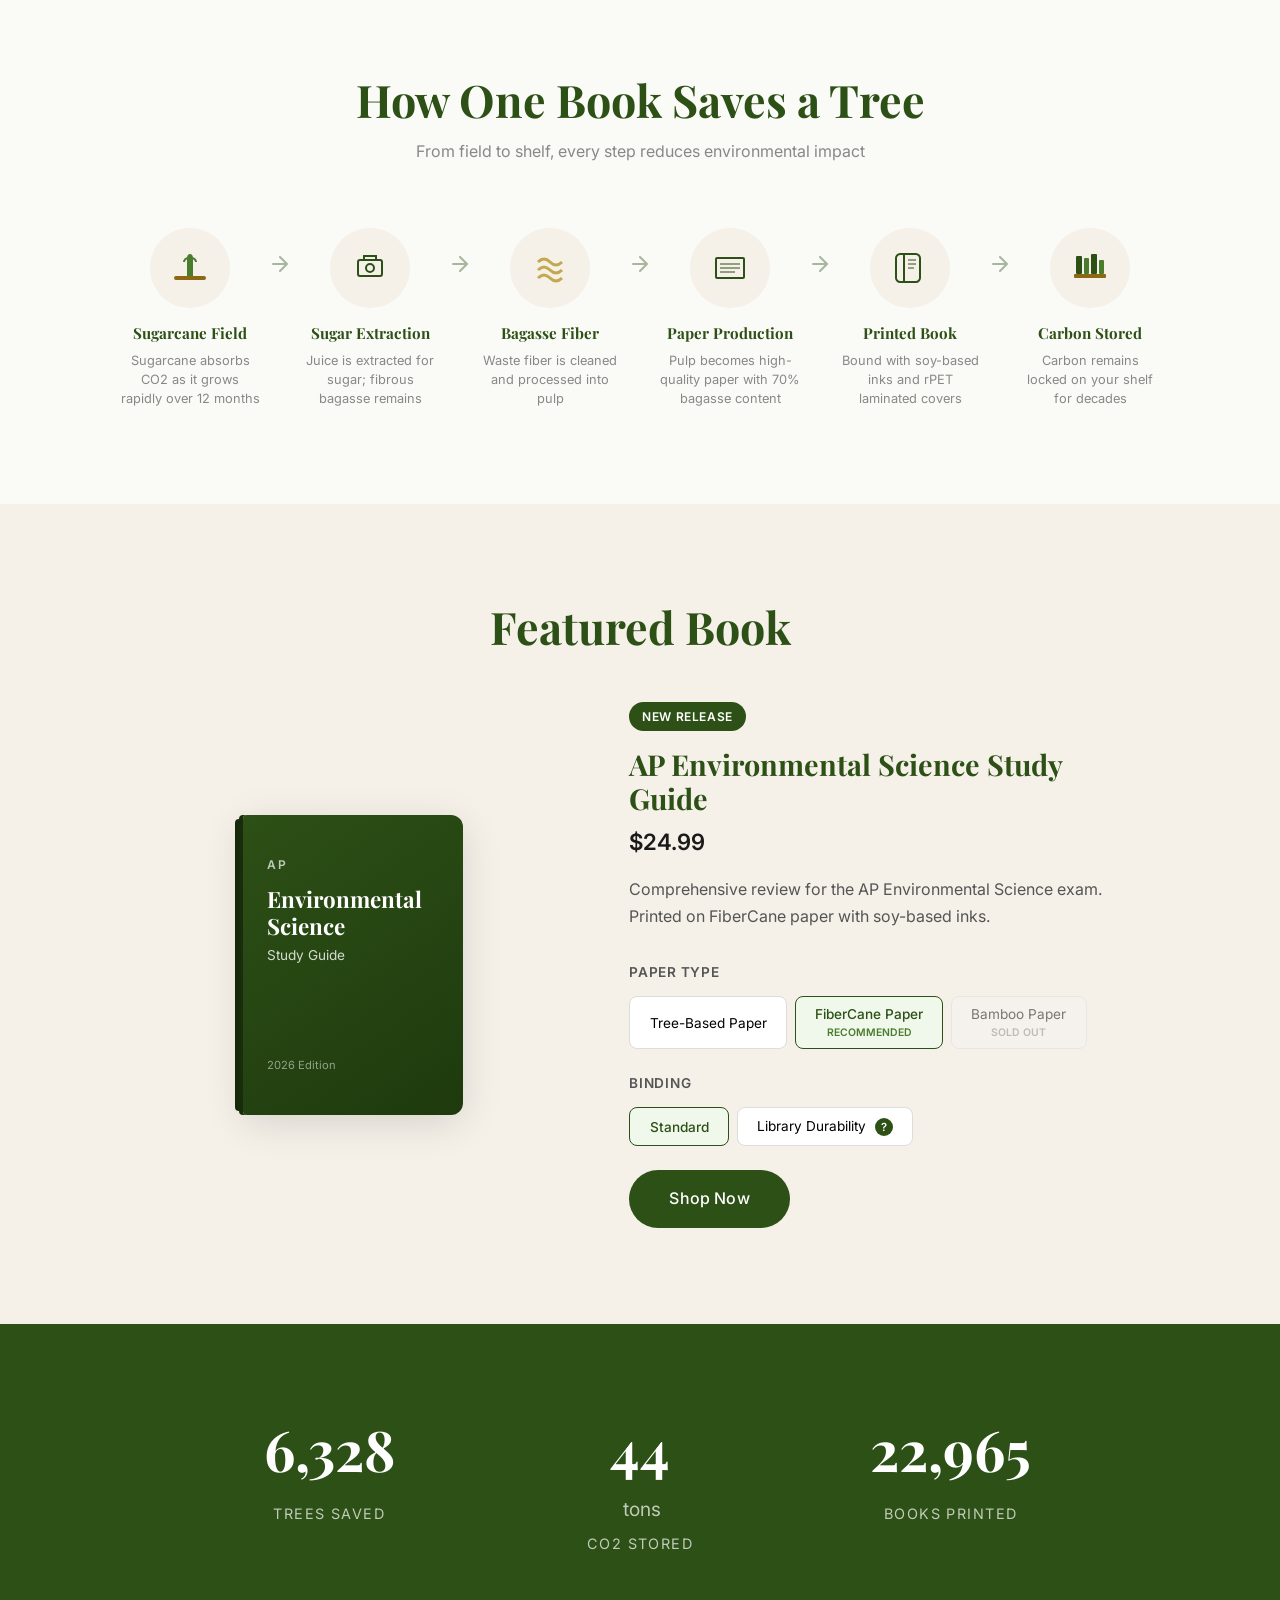
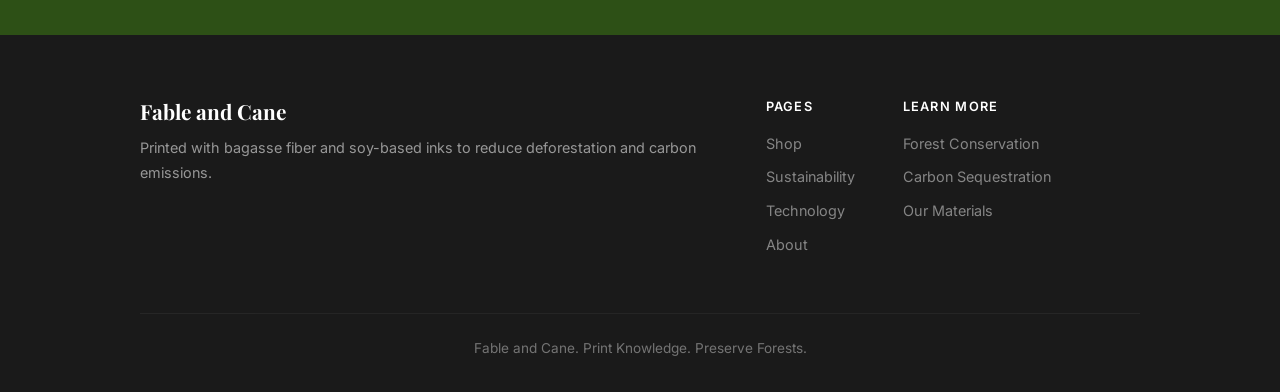
==== commit 74e70ca4: "Rename brand to Fable and Cane, product to FiberCane - CaneLeaf Press -> Fable and Cane across all p" ====
--- a/index.html
+++ b/index.html
@@ -3,7 +3,7 @@
 <head>
     <meta charset="UTF-8">
     <meta name="viewport" content="width=device-width, initial-scale=1.0">
-    <title>CaneLeaf Press - Books That Grow Back</title>
+    <title>Fable and Cane - Books That Grow Back</title>
     <link rel="stylesheet" href="css/style.css">
     <link rel="preconnect" href="https://fonts.googleapis.com">
     <link rel="preconnect" href="https://fonts.gstatic.com" crossorigin>
@@ -18,7 +18,7 @@
                     <path d="M14 2C8 2 4 6 4 10c0 3 2 5 4 6l-2 10h16l-2-10c2-1 4-3 4-6 0-4-4-8-10-8z" fill="#2D5016"/>
                     <path d="M12 8c-2 1-3 3-3 5h2c0-1.5.8-2.8 2-3.5V8z" fill="#4A7C2E" opacity="0.6"/>
                 </svg>
-                <span>CaneLeaf Press</span>
+                <span>Fable and Cane</span>
             </a>
             <button class="nav-toggle" aria-label="Toggle navigation">
                 <span></span><span></span><span></span>
@@ -53,7 +53,7 @@
     <!-- Horizontal Scroll Section -->
     <section class="horizontal-section" id="how-it-works">
         <div class="horizontal-header">
-            <h2>Why Sugarcane Paper?</h2>
+            <h2>Why FiberCane Paper?</h2>
             <p class="section-subtitle">Scroll to explore our sustainability features</p>
         </div>
         <div class="horizontal-wrapper">
@@ -228,13 +228,13 @@
                 <span class="preview-tag">New Release</span>
                 <h3>AP Environmental Science Study Guide</h3>
                 <p class="preview-price">$24.99</p>
-                <p class="preview-desc">Comprehensive review for the AP Environmental Science exam. Printed on sugarcane bagasse paper with soy-based inks.</p>
+                <p class="preview-desc">Comprehensive review for the AP Environmental Science exam. Printed on FiberCane paper with soy-based inks.</p>
 
                 <div class="option-group">
                     <label>Paper Type</label>
                     <div class="option-buttons">
                         <button class="option-btn">Tree-Based Paper</button>
-                        <button class="option-btn selected">Sugarcane Paper
+                        <button class="option-btn selected">FiberCane Paper
                             <span class="option-badge">Recommended</span>
                         </button>
                         <button class="option-btn disabled">Bamboo Paper
@@ -281,7 +281,7 @@
     <footer class="footer">
         <div class="footer-container">
             <div class="footer-brand">
-                <h3>CaneLeaf Press</h3>
+                <h3>Fable and Cane</h3>
                 <p>Printed with bagasse fiber and soy-based inks to reduce deforestation and carbon emissions.</p>
             </div>
             <div class="footer-links">
@@ -305,7 +305,7 @@
             </div>
         </div>
         <div class="footer-bottom">
-            <p>CaneLeaf Press. Print Knowledge. Preserve Forests.</p>
+            <p>Fable and Cane. Print Knowledge. Preserve Forests.</p>
         </div>
     </footer>
 
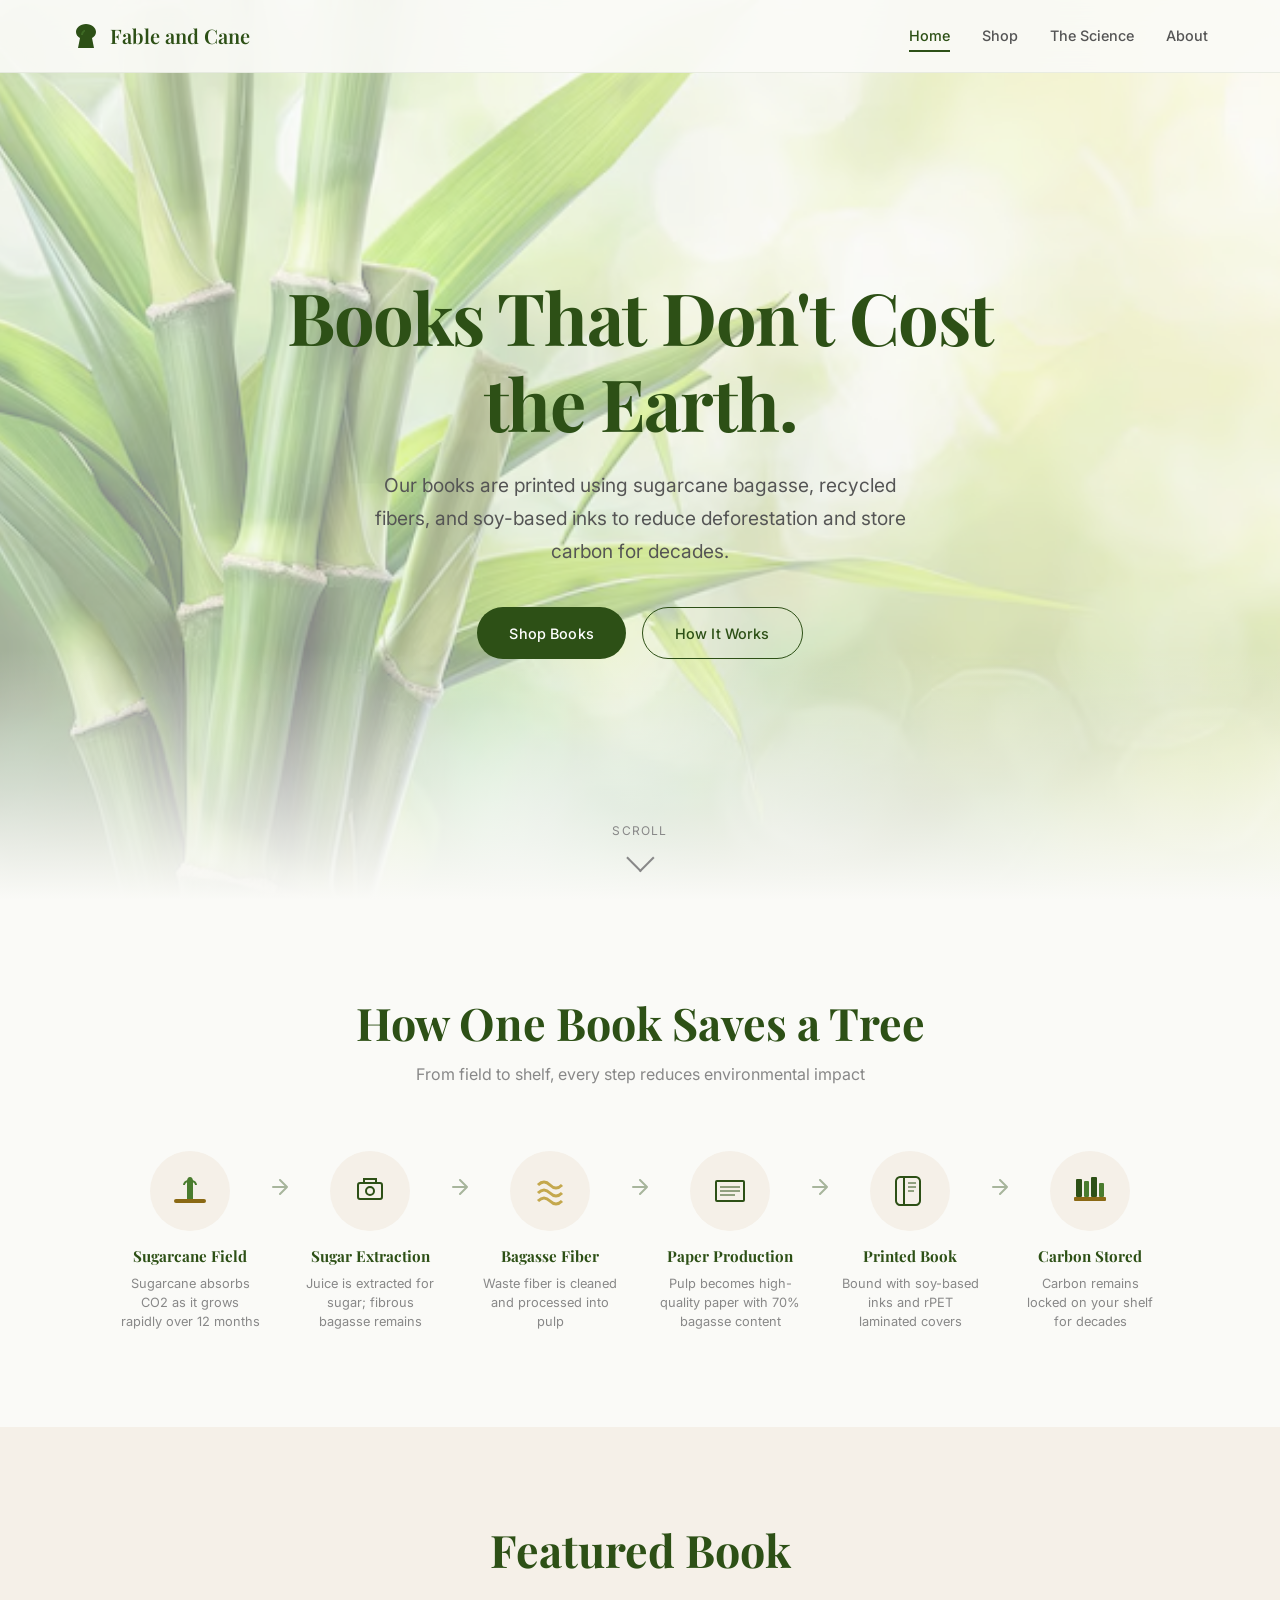
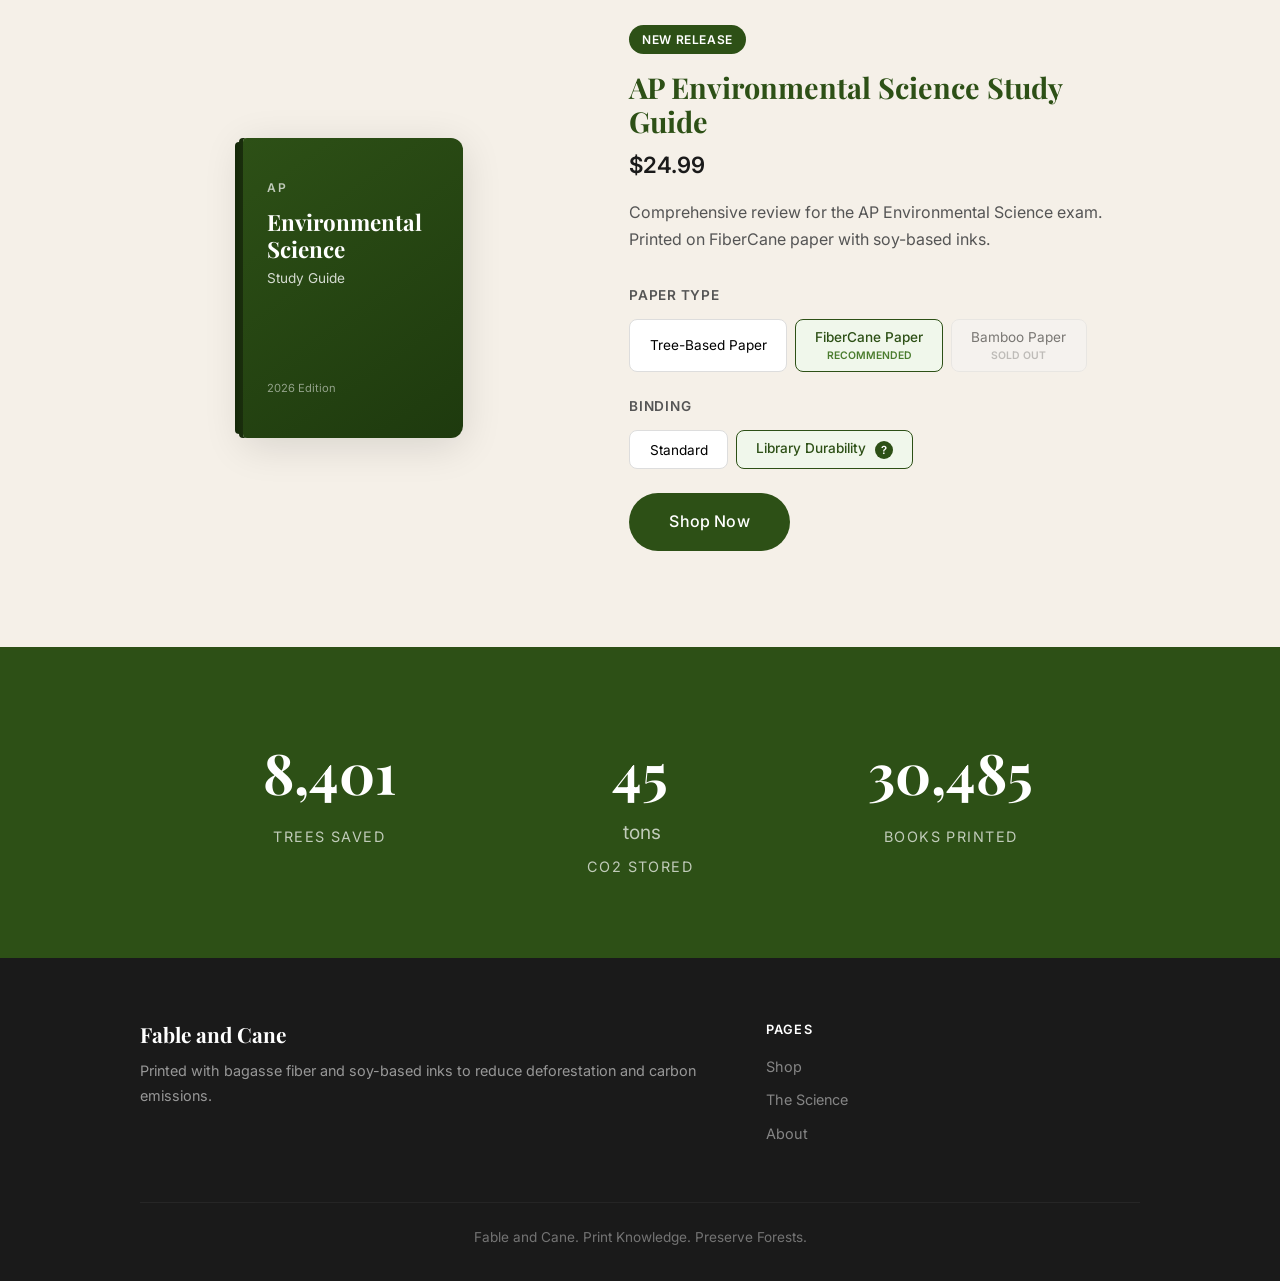
==== commit 53caf9ac: "Streamline site: combine science pages, add hero bg & meme, remove horizontal scroll - Merge sustain" ====
--- a/index.html
+++ b/index.html
@@ -26,8 +26,7 @@
             <ul class="nav-links">
                 <li><a href="index.html" class="active">Home</a></li>
                 <li><a href="shop.html">Shop</a></li>
-                <li><a href="sustainability.html">Sustainability</a></li>
-                <li><a href="technology.html">Technology</a></li>
+                <li><a href="science.html">The Science</a></li>
                 <li><a href="about.html">About</a></li>
             </ul>
         </div>
@@ -41,76 +40,12 @@
             <p class="hero-subtitle">Our books are printed using sugarcane bagasse, recycled fibers, and soy-based inks to reduce deforestation and store carbon for decades.</p>
             <div class="hero-buttons">
                 <a href="shop.html" class="btn btn-primary">Shop Books</a>
-                <a href="#how-it-works" class="btn btn-secondary">How It Works</a>
+                <a href="science.html" class="btn btn-secondary">How It Works</a>
             </div>
         </div>
         <div class="scroll-indicator">
             <span>Scroll</span>
             <div class="scroll-arrow"></div>
-        </div>
-    </section>
-
-    <!-- Horizontal Scroll Section -->
-    <section class="horizontal-section" id="how-it-works">
-        <div class="horizontal-header">
-            <h2>Why FiberCane Paper?</h2>
-            <p class="section-subtitle">Scroll to explore our sustainability features</p>
-        </div>
-        <div class="horizontal-wrapper">
-            <div class="horizontal-track">
-                <div class="h-card">
-                    <div class="h-card-icon">
-                        <svg width="48" height="48" viewBox="0 0 48 48" fill="none">
-                            <circle cx="24" cy="24" r="22" stroke="#2D5016" stroke-width="2"/>
-                            <path d="M24 12v24M18 18l6-6 6 6" stroke="#2D5016" stroke-width="2" stroke-linecap="round"/>
-                        </svg>
-                    </div>
-                    <h3>Faster Growing Resource</h3>
-                    <p>Sugarcane grows in about <strong>12 months</strong>, compared to <strong>10-30 years for trees</strong>. This means a rapidly renewable paper source.</p>
-                </div>
-                <div class="h-card">
-                    <div class="h-card-icon">
-                        <svg width="48" height="48" viewBox="0 0 48 48" fill="none">
-                            <circle cx="24" cy="24" r="22" stroke="#2D5016" stroke-width="2"/>
-                            <path d="M16 24a8 8 0 0116 0M24 16v16" stroke="#2D5016" stroke-width="2" stroke-linecap="round"/>
-                        </svg>
-                    </div>
-                    <h3>Circular Waste Use</h3>
-                    <p>Our paper uses <strong>bagasse</strong>, the leftover fiber after sugar extraction. This waste would otherwise be burned or discarded.</p>
-                </div>
-                <div class="h-card">
-                    <div class="h-card-icon">
-                        <svg width="48" height="48" viewBox="0 0 48 48" fill="none">
-                            <circle cx="24" cy="24" r="22" stroke="#2D5016" stroke-width="2"/>
-                            <path d="M24 12c-4 0-8 4-8 8s4 6 8 8c4-2 8-4 8-8s-4-8-8-8z" stroke="#2D5016" stroke-width="2"/>
-                            <path d="M24 14v16" stroke="#2D5016" stroke-width="2"/>
-                        </svg>
-                    </div>
-                    <h3>Forest Conservation</h3>
-                    <p>Using bagasse instead of wood pulp saves <strong>millions of trees</strong> each year. Forests remain standing as carbon sinks and biodiversity habitats.</p>
-                </div>
-                <div class="h-card">
-                    <div class="h-card-icon">
-                        <svg width="48" height="48" viewBox="0 0 48 48" fill="none">
-                            <circle cx="24" cy="24" r="22" stroke="#2D5016" stroke-width="2"/>
-                            <path d="M14 30l6-8 4 4 6-10 4 6" stroke="#2D5016" stroke-width="2" stroke-linecap="round" stroke-linejoin="round"/>
-                        </svg>
-                    </div>
-                    <h3>Carbon Storage</h3>
-                    <p>Fast-growing sugarcane captures carbon rapidly. When turned into books that last decades, this carbon becomes a <strong>long-term carbon sink</strong>.</p>
-                </div>
-                <div class="h-card">
-                    <div class="h-card-icon">
-                        <svg width="48" height="48" viewBox="0 0 48 48" fill="none">
-                            <circle cx="24" cy="24" r="22" stroke="#2D5016" stroke-width="2"/>
-                            <path d="M18 18h12v12H18z" stroke="#2D5016" stroke-width="2"/>
-                            <path d="M22 18v-4M26 18v-4M22 30v4M26 30v4" stroke="#2D5016" stroke-width="2" stroke-linecap="round"/>
-                        </svg>
-                    </div>
-                    <h3>Low Pollution Printing</h3>
-                    <p>We use <strong>soy-based inks</strong>, reducing VOC emissions and improving recycling. Better for printers, readers, and the planet.</p>
-                </div>
-            </div>
         </div>
     </section>
 
@@ -246,8 +181,8 @@
                 <div class="option-group">
                     <label>Binding</label>
                     <div class="option-buttons">
-                        <button class="option-btn selected">Standard</button>
-                        <button class="option-btn">Library Durability
+                        <button class="option-btn">Standard</button>
+                        <button class="option-btn selected">Library Durability
                             <span class="tooltip-trigger" data-tooltip="Uses recycled PET lamination from water bottles for 10-15 year protection">?</span>
                         </button>
                     </div>
@@ -266,7 +201,7 @@
                 <span class="stat-label">Trees Saved</span>
             </div>
             <div class="stat-item">
-                <span class="stat-number" data-target="86">0</span>
+                <span class="stat-number" data-target="67">0</span>
                 <span class="stat-suffix">tons</span>
                 <span class="stat-label">CO2 Stored</span>
             </div>
@@ -289,17 +224,8 @@
                     <h4>Pages</h4>
                     <ul>
                         <li><a href="shop.html">Shop</a></li>
-                        <li><a href="sustainability.html">Sustainability</a></li>
-                        <li><a href="technology.html">Technology</a></li>
+                        <li><a href="science.html">The Science</a></li>
                         <li><a href="about.html">About</a></li>
-                    </ul>
-                </div>
-                <div class="footer-col">
-                    <h4>Learn More</h4>
-                    <ul>
-                        <li><a href="sustainability.html#forest">Forest Conservation</a></li>
-                        <li><a href="sustainability.html#carbon">Carbon Sequestration</a></li>
-                        <li><a href="technology.html#materials">Our Materials</a></li>
                     </ul>
                 </div>
             </div>
--- a/css/style.css
+++ b/css/style.css
@@ -158,18 +158,15 @@
 .hero-bg {
     position: absolute;
     inset: 0;
-    background: linear-gradient(135deg, #E8F0DE 0%, #F5F0E8 40%, #FDF8EF 100%);
+    background: url('../images/sugar-cane-branches-blurred-background-sugarcane-plantation-fresh-green-sugar-cane-stems_162695-37141.png') center/cover no-repeat;
     z-index: -2;
 }
 
 .hero-bg::before {
     content: '';
     position: absolute;
-    top: -50%;
-    right: -20%;
-    width: 80%;
-    height: 150%;
-    background: radial-gradient(ellipse, rgba(74, 124, 46, 0.08) 0%, transparent 70%);
+    inset: 0;
+    background: rgba(250, 250, 247, 0.55);
     z-index: -1;
 }
 
@@ -179,7 +176,7 @@
     bottom: 0;
     left: 0;
     right: 0;
-    height: 200px;
+    height: 250px;
     background: linear-gradient(to top, var(--white), transparent);
 }
 
@@ -284,76 +281,9 @@
     font-size: 0.85rem;
 }
 
-/* ===== HORIZONTAL SCROLL SECTION ===== */
-.horizontal-section {
-    padding: 6rem 0 4rem;
-    background: var(--beige);
-}
-
-.horizontal-header {
-    text-align: center;
-    padding: 0 2rem 3rem;
-}
-
-.horizontal-header h2 {
-    font-size: clamp(1.8rem, 4vw, 2.8rem);
-    color: var(--green-dark);
-    margin-bottom: 0.75rem;
-}
-
 .section-subtitle {
     color: var(--text-muted);
     font-size: 1rem;
-}
-
-.horizontal-wrapper {
-    overflow: hidden;
-    position: relative;
-}
-
-.horizontal-track {
-    display: flex;
-    gap: 2rem;
-    padding: 1rem 2rem 2rem;
-    overflow-x: auto;
-    scroll-snap-type: x mandatory;
-    -webkit-overflow-scrolling: touch;
-    scrollbar-width: none;
-}
-
-.horizontal-track::-webkit-scrollbar {
-    display: none;
-}
-
-.h-card {
-    flex: 0 0 320px;
-    background: white;
-    border-radius: var(--radius);
-    padding: 2.5rem 2rem;
-    scroll-snap-align: start;
-    transition: transform var(--transition), box-shadow var(--transition);
-    box-shadow: var(--shadow-sm);
-}
-
-.h-card:hover {
-    transform: translateY(-4px);
-    box-shadow: var(--shadow-md);
-}
-
-.h-card-icon {
-    margin-bottom: 1.5rem;
-}
-
-.h-card h3 {
-    font-size: 1.3rem;
-    color: var(--green-dark);
-    margin-bottom: 1rem;
-}
-
-.h-card p {
-    color: var(--text-light);
-    font-size: 0.95rem;
-    line-height: 1.7;
 }
 
 /* ===== PROCESS SECTION ===== */
@@ -1222,6 +1152,20 @@
     line-height: 1.7;
 }
 
+/* ===== MEME SECTION ===== */
+.meme-section {
+    padding: 3rem 2rem;
+    display: flex;
+    justify-content: center;
+}
+
+.meme-image {
+    max-width: 500px;
+    width: 100%;
+    border-radius: var(--radius);
+    box-shadow: var(--shadow-md);
+}
+
 /* ===== FOOTER ===== */
 .footer {
     background: #1A1A1A;
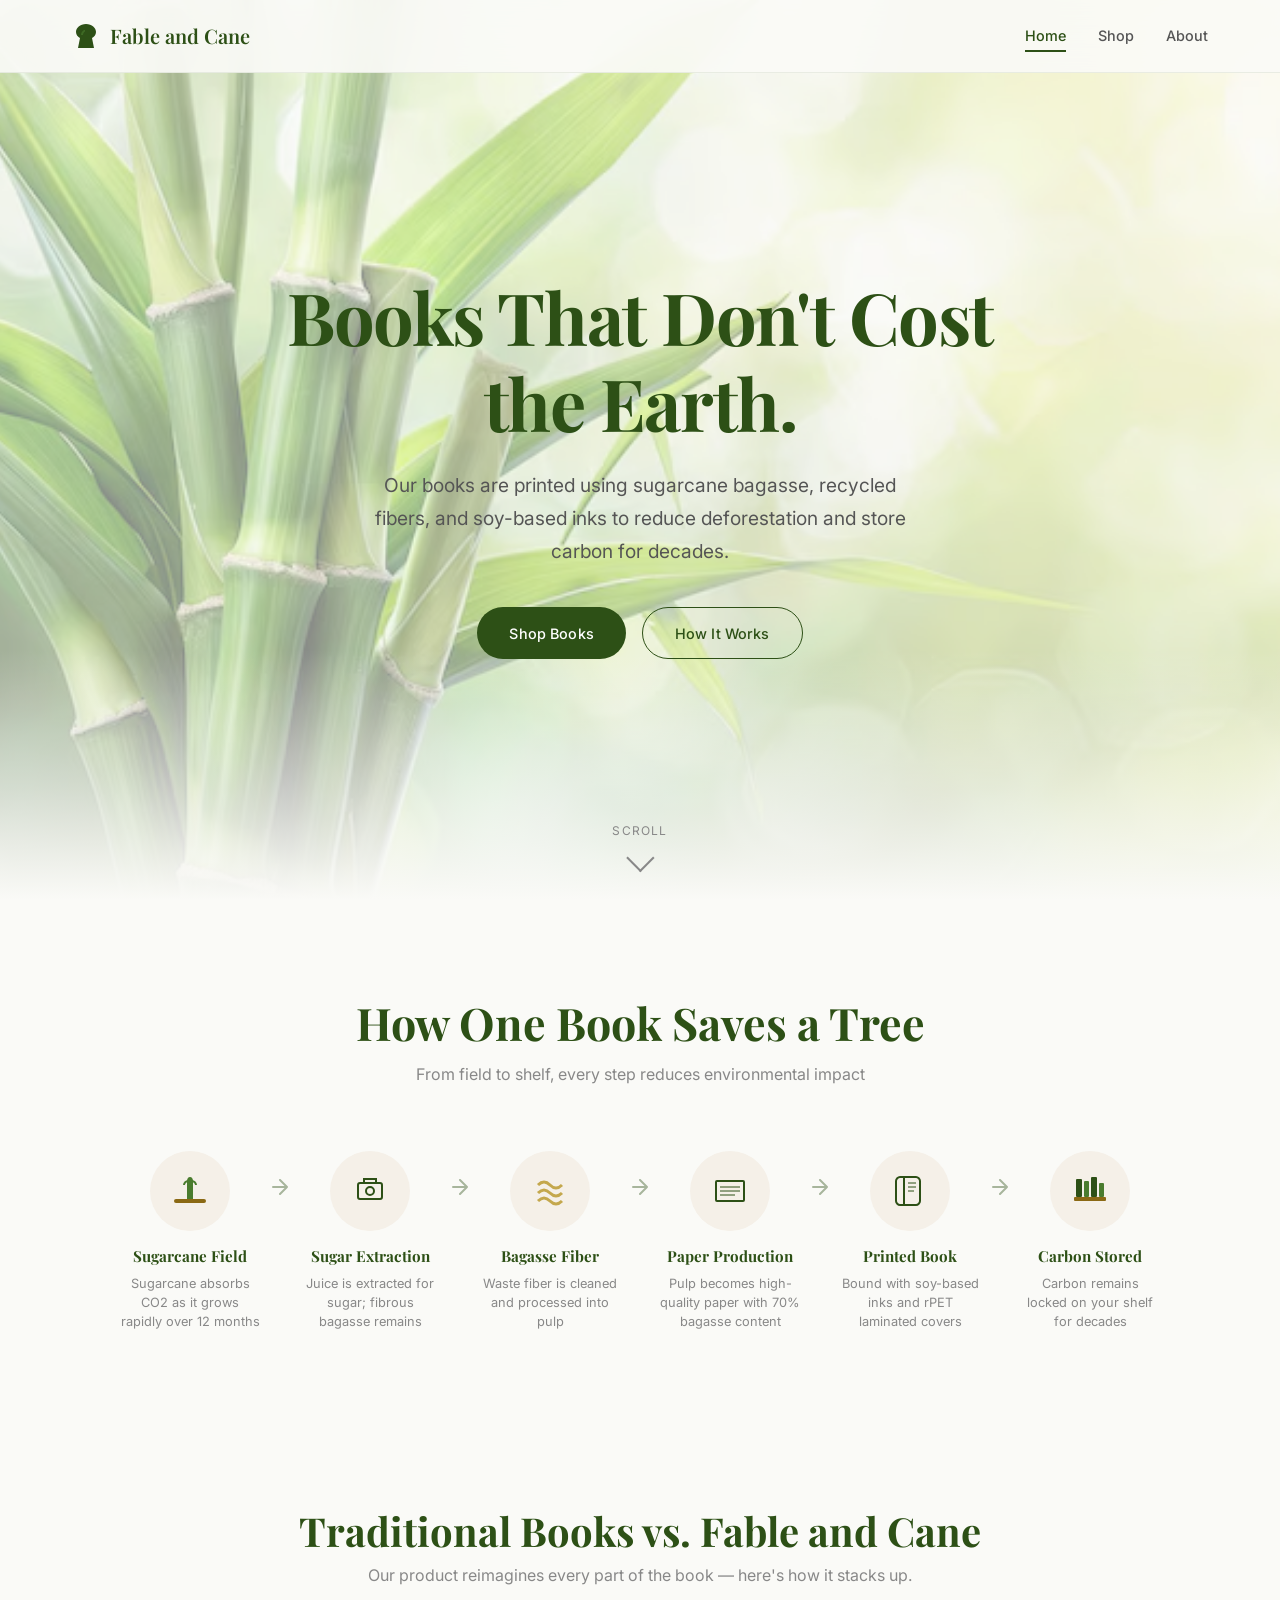
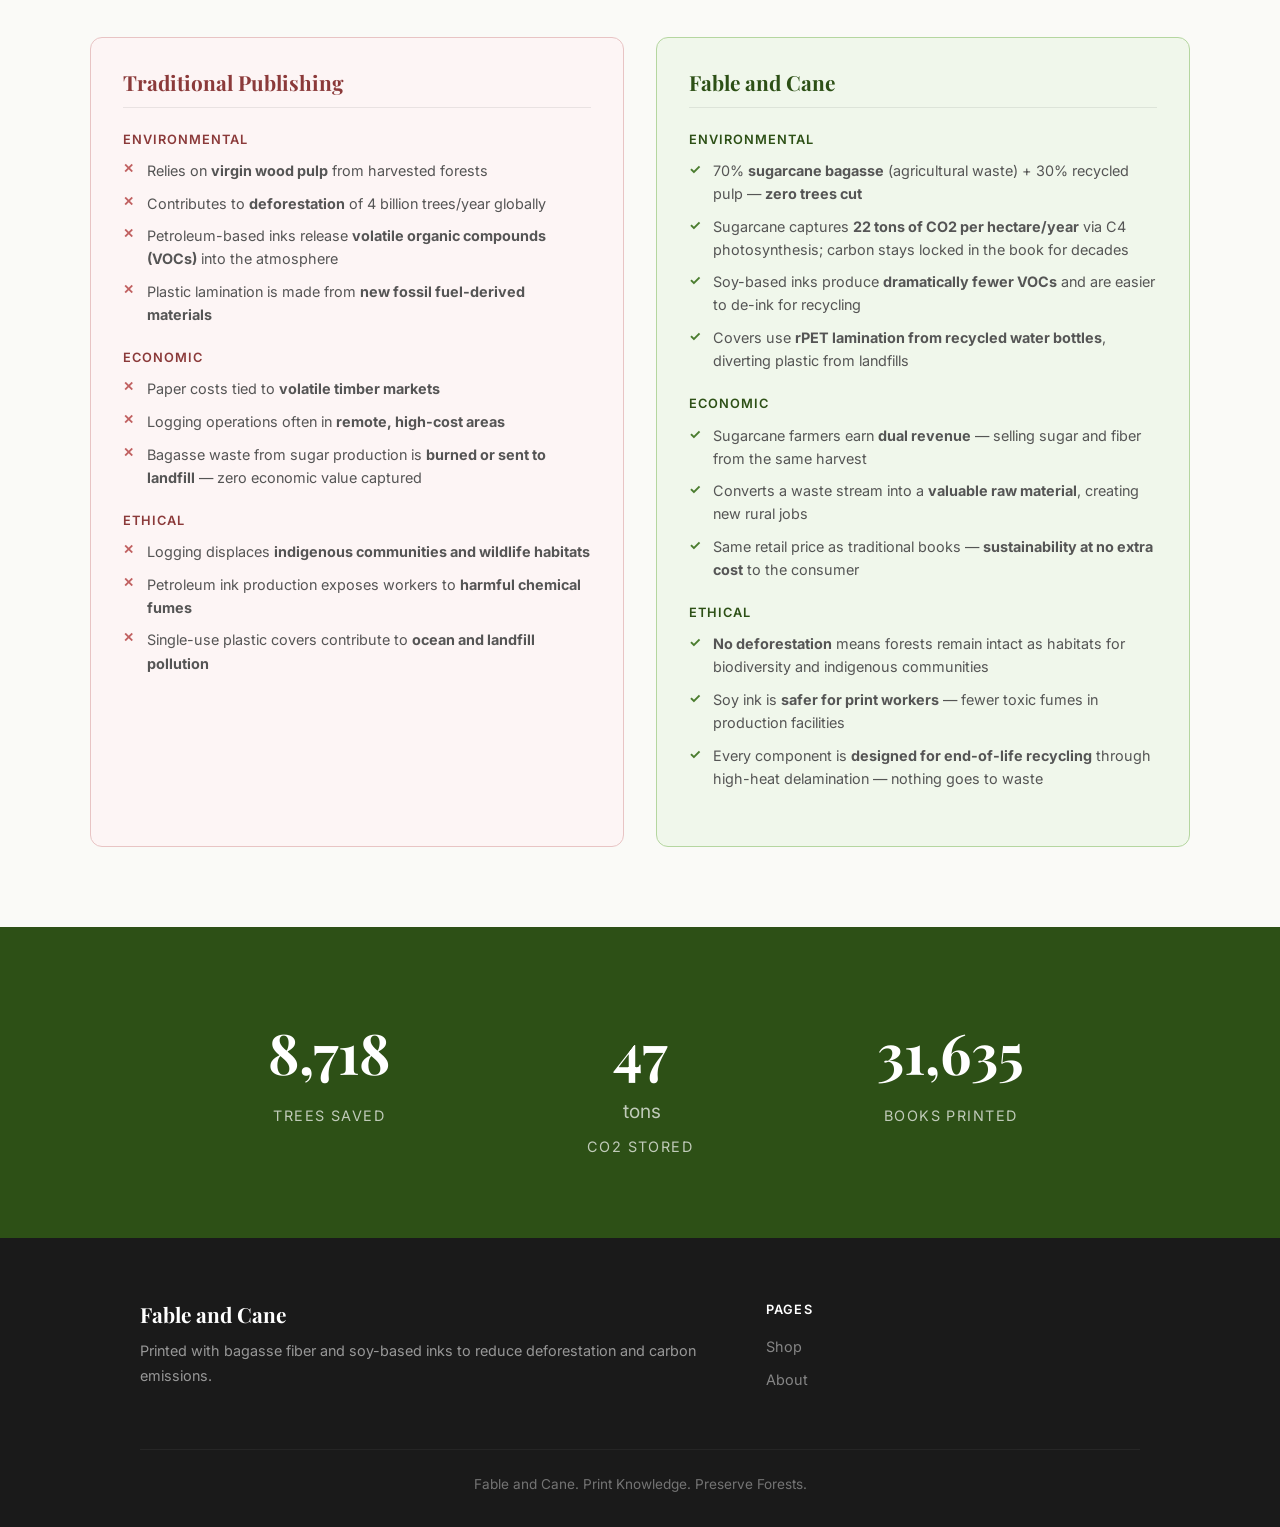
==== commit acb4b923: "Replace CSS mockups with real book photos, add comparison section, streamline to 3 pages - Replace a" ====
--- a/index.html
+++ b/index.html
@@ -26,7 +26,6 @@
             <ul class="nav-links">
                 <li><a href="index.html" class="active">Home</a></li>
                 <li><a href="shop.html">Shop</a></li>
-                <li><a href="science.html">The Science</a></li>
                 <li><a href="about.html">About</a></li>
             </ul>
         </div>
@@ -40,7 +39,7 @@
             <p class="hero-subtitle">Our books are printed using sugarcane bagasse, recycled fibers, and soy-based inks to reduce deforestation and store carbon for decades.</p>
             <div class="hero-buttons">
                 <a href="shop.html" class="btn btn-primary">Shop Books</a>
-                <a href="science.html" class="btn btn-secondary">How It Works</a>
+                <a href="#comparison" class="btn btn-secondary">How It Works</a>
             </div>
         </div>
         <div class="scroll-indicator">
@@ -144,51 +143,68 @@
         </div>
     </section>
 
-    <!-- Product Preview Section -->
-    <section class="product-preview">
-        <h2>Featured Book</h2>
-        <div class="preview-container">
-            <div class="preview-image">
-                <div class="book-mockup">
-                    <div class="book-cover">
-                        <span class="book-label">AP</span>
-                        <h3>Environmental Science</h3>
-                        <p>Study Guide</p>
-                        <span class="book-edition">2026 Edition</span>
-                    </div>
-                    <div class="book-spine"></div>
-                </div>
-            </div>
-            <div class="preview-details">
-                <span class="preview-tag">New Release</span>
-                <h3>AP Environmental Science Study Guide</h3>
-                <p class="preview-price">$24.99</p>
-                <p class="preview-desc">Comprehensive review for the AP Environmental Science exam. Printed on FiberCane paper with soy-based inks.</p>
-
-                <div class="option-group">
-                    <label>Paper Type</label>
-                    <div class="option-buttons">
-                        <button class="option-btn">Tree-Based Paper</button>
-                        <button class="option-btn selected">FiberCane Paper
-                            <span class="option-badge">Recommended</span>
-                        </button>
-                        <button class="option-btn disabled">Bamboo Paper
-                            <span class="option-badge sold-out">Sold Out</span>
-                        </button>
-                    </div>
-                </div>
-
-                <div class="option-group">
-                    <label>Binding</label>
-                    <div class="option-buttons">
-                        <button class="option-btn">Standard</button>
-                        <button class="option-btn selected">Library Durability
-                            <span class="tooltip-trigger" data-tooltip="Uses recycled PET lamination from water bottles for 10-15 year protection">?</span>
-                        </button>
-                    </div>
-                </div>
-
-                <a href="shop.html" class="btn btn-primary btn-large">Shop Now</a>
+    <!-- Traditional vs. FiberCane Comparison -->
+    <section class="content-section" id="comparison">
+        <div class="comparison-container">
+            <h2>Traditional Books vs. Fable and Cane</h2>
+            <p class="comparison-subtitle">Our product reimagines every part of the book — here's how it stacks up.</p>
+            <div class="comparison-grid">
+                <div class="comparison-column traditional">
+                    <h3>Traditional Publishing</h3>
+                    <div class="comparison-item negative">
+                        <h4>Environmental</h4>
+                        <ul>
+                            <li>Relies on <strong>virgin wood pulp</strong> from harvested forests</li>
+                            <li>Contributes to <strong>deforestation</strong> of 4 billion trees/year globally</li>
+                            <li>Petroleum-based inks release <strong>volatile organic compounds (VOCs)</strong> into the atmosphere</li>
+                            <li>Plastic lamination is made from <strong>new fossil fuel-derived materials</strong></li>
+                        </ul>
+                    </div>
+                    <div class="comparison-item negative">
+                        <h4>Economic</h4>
+                        <ul>
+                            <li>Paper costs tied to <strong>volatile timber markets</strong></li>
+                            <li>Logging operations often in <strong>remote, high-cost areas</strong></li>
+                            <li>Bagasse waste from sugar production is <strong>burned or sent to landfill</strong> — zero economic value captured</li>
+                        </ul>
+                    </div>
+                    <div class="comparison-item negative">
+                        <h4>Ethical</h4>
+                        <ul>
+                            <li>Logging displaces <strong>indigenous communities and wildlife habitats</strong></li>
+                            <li>Petroleum ink production exposes workers to <strong>harmful chemical fumes</strong></li>
+                            <li>Single-use plastic covers contribute to <strong>ocean and landfill pollution</strong></li>
+                        </ul>
+                    </div>
+                </div>
+                <div class="comparison-column fibercane">
+                    <h3>Fable and Cane</h3>
+                    <div class="comparison-item positive">
+                        <h4>Environmental</h4>
+                        <ul>
+                            <li>70% <strong>sugarcane bagasse</strong> (agricultural waste) + 30% recycled pulp — <strong>zero trees cut</strong></li>
+                            <li>Sugarcane captures <strong>22 tons of CO2 per hectare/year</strong> via C4 photosynthesis; carbon stays locked in the book for decades</li>
+                            <li>Soy-based inks produce <strong>dramatically fewer VOCs</strong> and are easier to de-ink for recycling</li>
+                            <li>Covers use <strong>rPET lamination from recycled water bottles</strong>, diverting plastic from landfills</li>
+                        </ul>
+                    </div>
+                    <div class="comparison-item positive">
+                        <h4>Economic</h4>
+                        <ul>
+                            <li>Sugarcane farmers earn <strong>dual revenue</strong> — selling sugar and fiber from the same harvest</li>
+                            <li>Converts a waste stream into a <strong>valuable raw material</strong>, creating new rural jobs</li>
+                            <li>Same retail price as traditional books — <strong>sustainability at no extra cost</strong> to the consumer</li>
+                        </ul>
+                    </div>
+                    <div class="comparison-item positive">
+                        <h4>Ethical</h4>
+                        <ul>
+                            <li><strong>No deforestation</strong> means forests remain intact as habitats for biodiversity and indigenous communities</li>
+                            <li>Soy ink is <strong>safer for print workers</strong> — fewer toxic fumes in production facilities</li>
+                            <li>Every component is <strong>designed for end-of-life recycling</strong> through high-heat delamination — nothing goes to waste</li>
+                        </ul>
+                    </div>
+                </div>
             </div>
         </div>
     </section>
@@ -224,7 +240,6 @@
                     <h4>Pages</h4>
                     <ul>
                         <li><a href="shop.html">Shop</a></li>
-                        <li><a href="science.html">The Science</a></li>
                         <li><a href="about.html">About</a></li>
                     </ul>
                 </div>
--- a/css/style.css
+++ b/css/style.css
@@ -1152,6 +1152,177 @@
     line-height: 1.7;
 }
 
+/* ===== COMPARISON SECTION ===== */
+.comparison-container {
+    max-width: 1100px;
+    margin: 0 auto;
+}
+
+.comparison-container h2 {
+    text-align: center;
+    font-size: clamp(1.8rem, 4vw, 2.5rem);
+    color: var(--green-dark);
+    margin-bottom: 0.5rem;
+}
+
+.comparison-subtitle {
+    text-align: center;
+    color: var(--text-muted);
+    margin-bottom: 3rem;
+}
+
+.comparison-grid {
+    display: grid;
+    grid-template-columns: 1fr 1fr;
+    gap: 2rem;
+}
+
+.comparison-column {
+    border-radius: var(--radius);
+    padding: 2rem;
+}
+
+.comparison-column.traditional {
+    background: #FDF5F5;
+    border: 1.5px solid #E8C4C4;
+}
+
+.comparison-column.fibercane {
+    background: #F0F7EB;
+    border: 1.5px solid #B5D6A0;
+}
+
+.comparison-column h3 {
+    font-size: 1.3rem;
+    margin-bottom: 1.5rem;
+    padding-bottom: 0.75rem;
+    border-bottom: 1px solid rgba(0,0,0,0.08);
+}
+
+.comparison-column.traditional h3 {
+    color: #8B3A3A;
+}
+
+.comparison-column.fibercane h3 {
+    color: var(--green-dark);
+}
+
+.comparison-item {
+    margin-bottom: 1.5rem;
+}
+
+.comparison-item h4 {
+    font-family: 'Inter', sans-serif;
+    font-size: 0.8rem;
+    font-weight: 600;
+    text-transform: uppercase;
+    letter-spacing: 0.08em;
+    margin-bottom: 0.75rem;
+}
+
+.comparison-item.negative h4 {
+    color: #8B3A3A;
+}
+
+.comparison-item.positive h4 {
+    color: var(--green-dark);
+}
+
+.comparison-item ul {
+    list-style: none;
+    padding: 0;
+}
+
+.comparison-item ul li {
+    position: relative;
+    padding-left: 1.5rem;
+    margin-bottom: 0.6rem;
+    font-size: 0.9rem;
+    color: var(--text-light);
+    line-height: 1.6;
+}
+
+.comparison-item ul li::before {
+    position: absolute;
+    left: 0;
+    top: 0;
+}
+
+.comparison-item.negative ul li::before {
+    content: '✕';
+    color: #C06060;
+    font-weight: 600;
+    font-size: 0.8rem;
+}
+
+.comparison-item.positive ul li::before {
+    content: '✓';
+    color: var(--green-mid);
+    font-weight: 700;
+    font-size: 0.85rem;
+}
+
+/* ===== BOOK PHOTOS ===== */
+.book-photo {
+    max-width: 280px;
+    width: 100%;
+    border-radius: var(--radius-sm);
+    filter: drop-shadow(0 8px 24px rgba(0,0,0,0.15));
+    transition: transform 0.5s ease;
+}
+
+.book-photo:hover {
+    transform: scale(1.03);
+}
+
+.book-photo-small {
+    max-width: 200px;
+    width: 100%;
+    border-radius: var(--radius-sm);
+    filter: drop-shadow(0 4px 12px rgba(0,0,0,0.12));
+    transition: transform 0.4s ease;
+}
+
+.product-card:hover .book-photo-small {
+    transform: scale(1.05);
+}
+
+.book-photo-large {
+    max-width: 380px;
+    width: 100%;
+    border-radius: var(--radius-sm);
+    filter: drop-shadow(0 8px 30px rgba(0,0,0,0.15));
+}
+
+/* ===== PAGE HERO WITH PACKAGING BG ===== */
+.page-hero--packaging {
+    position: relative;
+    background: none;
+    overflow: hidden;
+}
+
+.page-hero--packaging::before {
+    content: '';
+    position: absolute;
+    inset: 0;
+    background: url('../images/sugarcane_packaging.png') center/cover no-repeat;
+    z-index: 0;
+}
+
+.page-hero--packaging::after {
+    content: '';
+    position: absolute;
+    inset: 0;
+    background: rgba(232, 240, 222, 0.85);
+    z-index: 1;
+}
+
+.page-hero--packaging h1,
+.page-hero--packaging p {
+    position: relative;
+    z-index: 2;
+}
+
 /* ===== MEME SECTION ===== */
 .meme-section {
     padding: 3rem 2rem;
@@ -1317,6 +1488,10 @@
         justify-content: flex-start;
     }
 
+    .comparison-grid {
+        grid-template-columns: 1fr;
+    }
+
     .stats-grid {
         grid-template-columns: 1fr;
         gap: 2rem;
